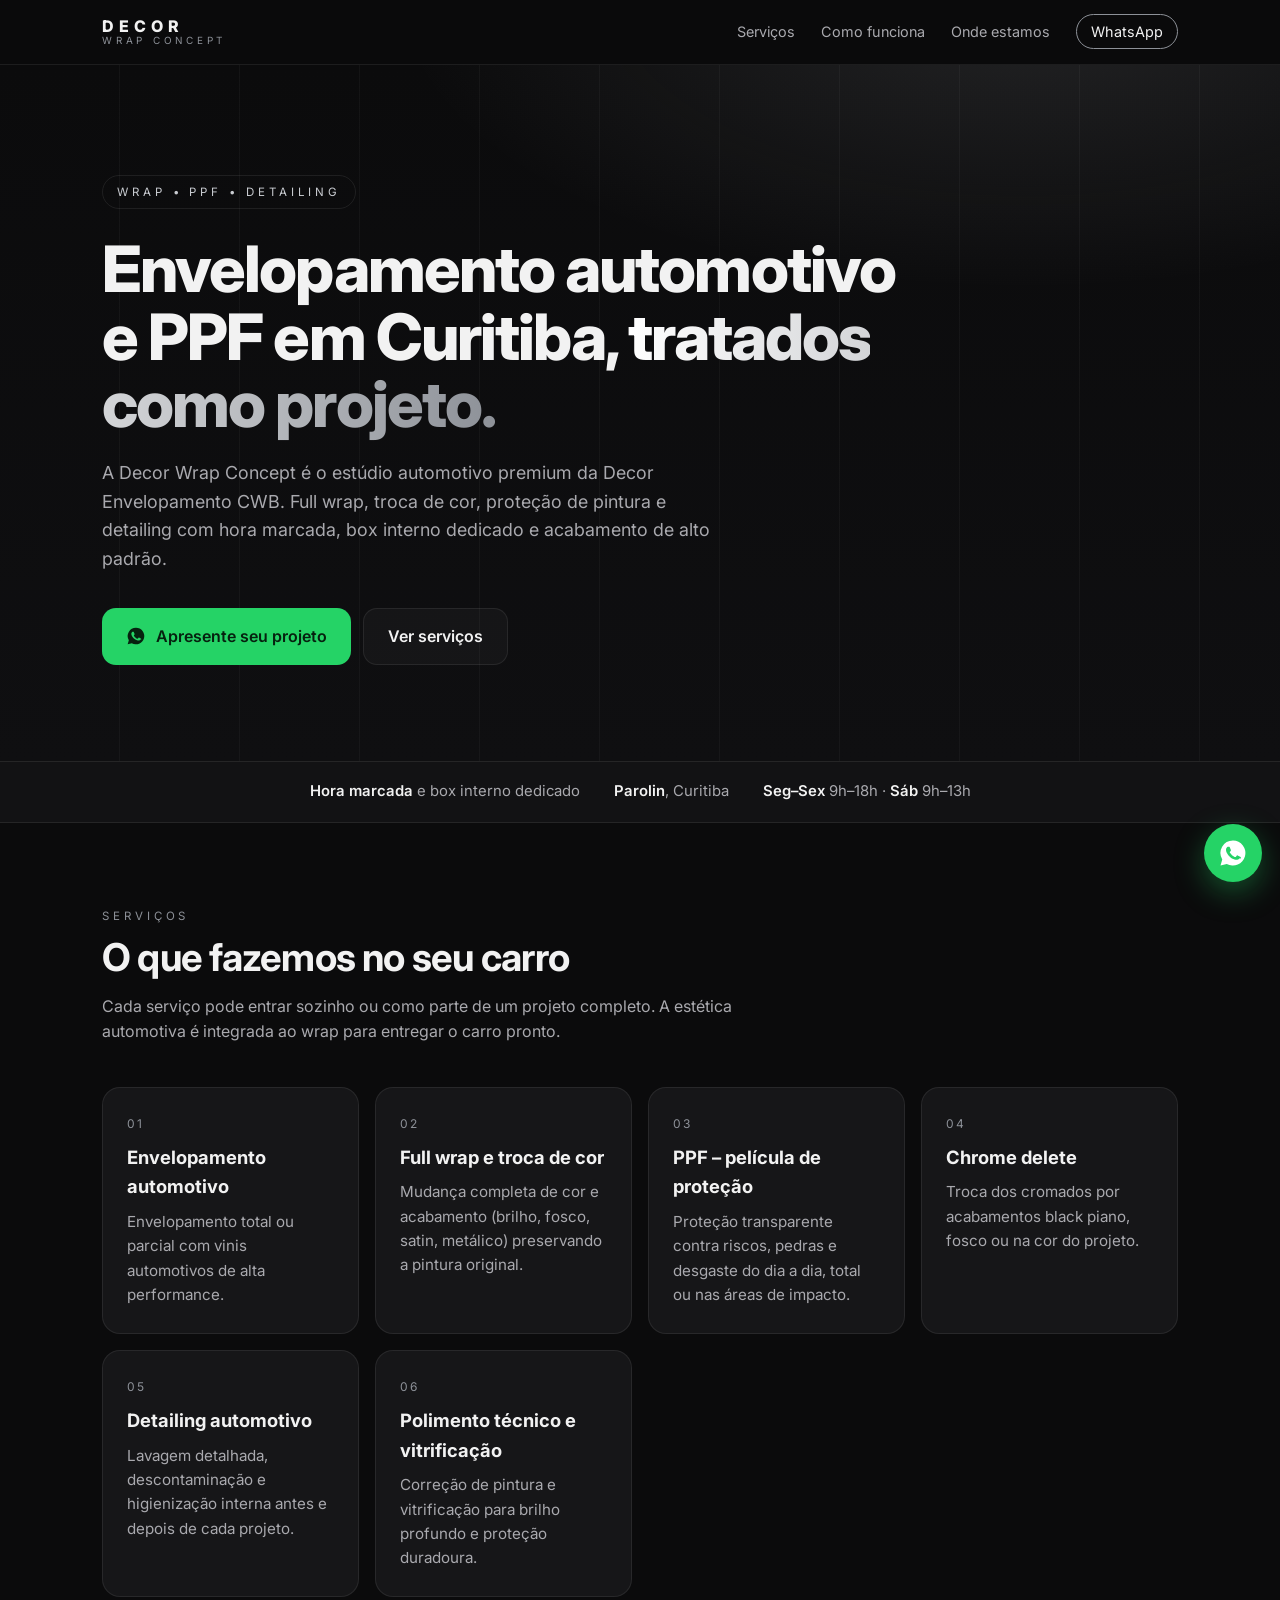
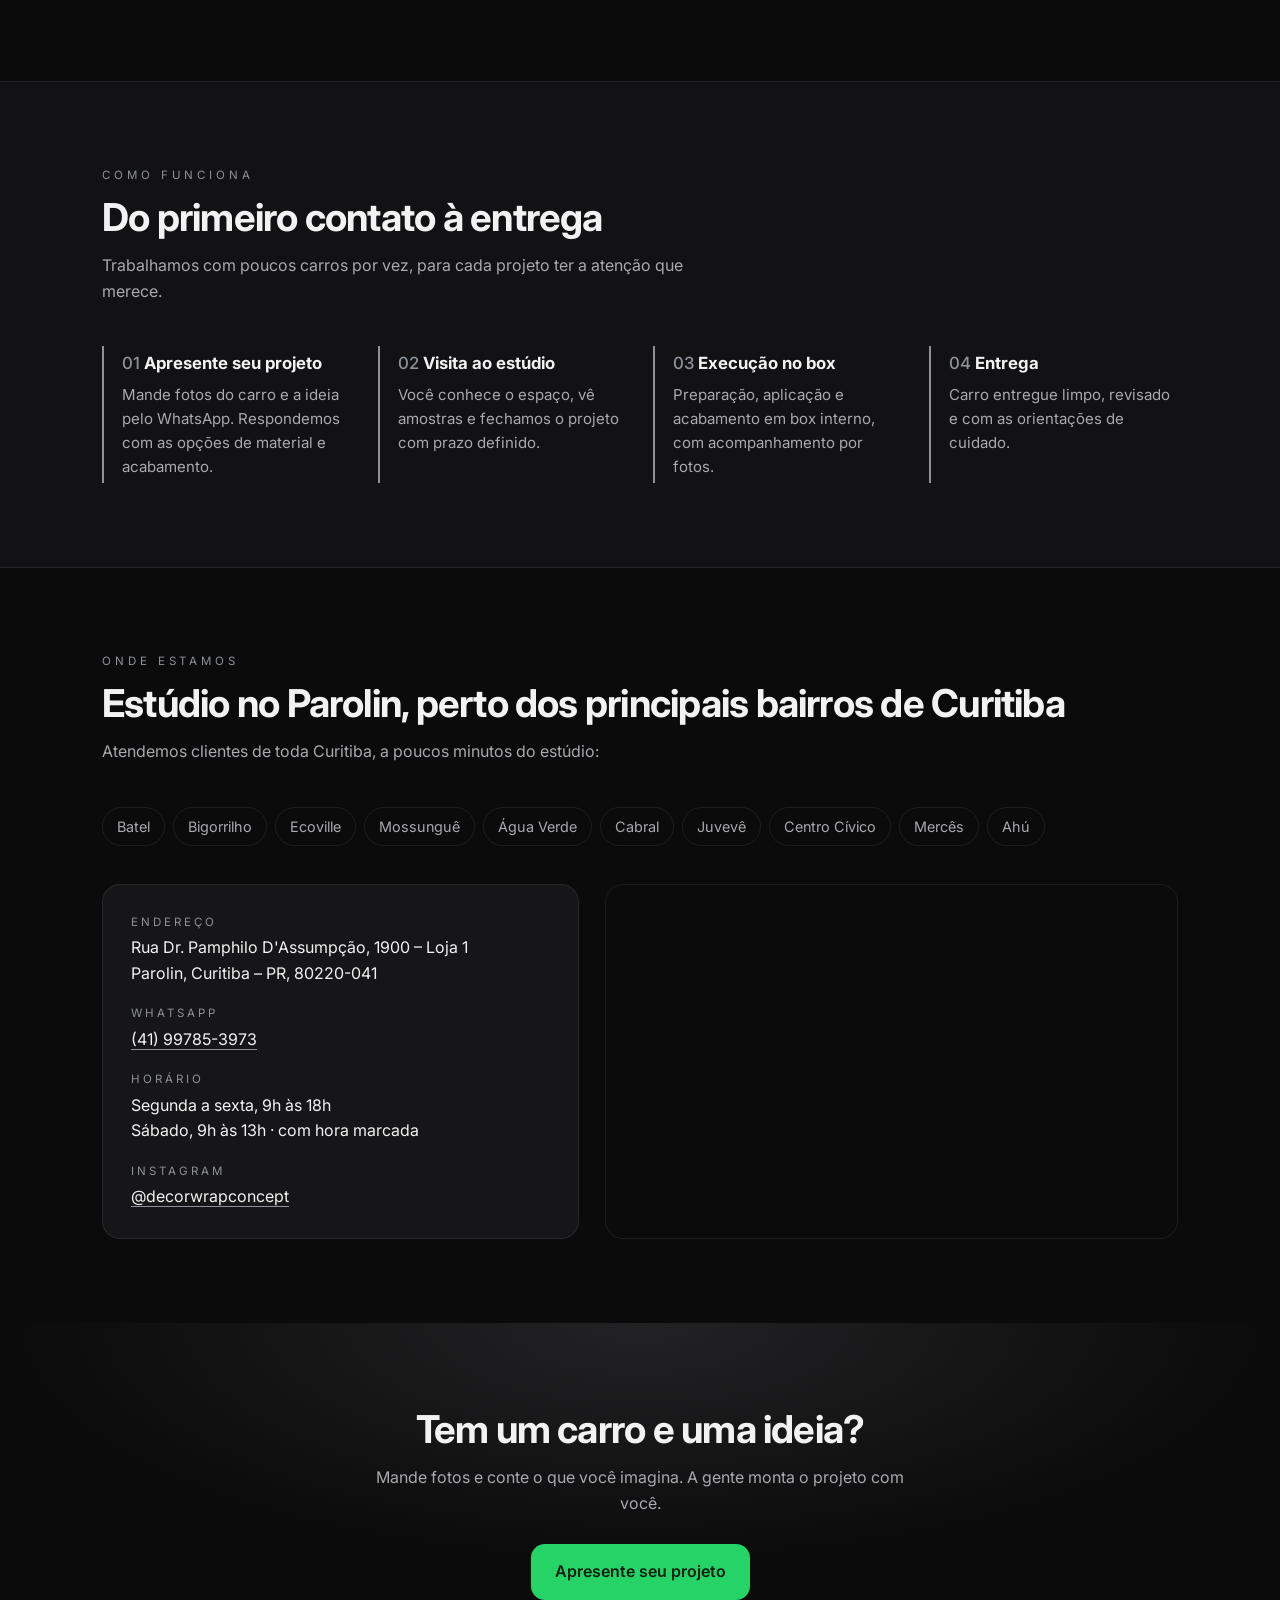
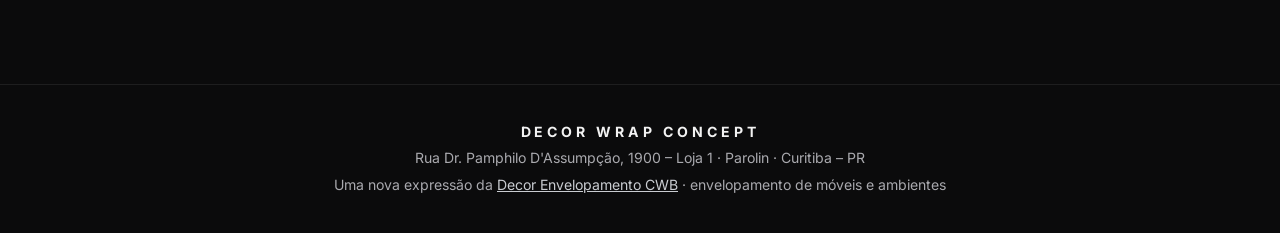
==== wrap/index.html @ a5e4fb0f "Publica pagina Decor Wrap Concept em /wrap e documenta projeto" ====
<!DOCTYPE html>
<html lang="pt-br">
<head>
  <meta charset="UTF-8" />
  <meta name="viewport" content="width=device-width, initial-scale=1" />
  <title>Decor Wrap Concept | Envelopamento automotivo e PPF em Curitiba</title>
  <meta name="description" content="Estúdio automotivo premium em Curitiba (Parolin): envelopamento automotivo, full wrap, troca de cor, PPF, chrome delete, detailing, polimento técnico e vitrificação. Apresente seu projeto pelo WhatsApp." />
  <link rel="canonical" href="https://decorenvelopamentocwb.com.br/wrap/" />
  <meta name="theme-color" content="#0b0b0c" />

  <meta property="og:type" content="website" />
  <meta property="og:title" content="Decor Wrap Concept | Wrap • PPF • Detailing em Curitiba" />
  <meta property="og:description" content="Projetos automotivos exclusivos: full wrap, troca de cor, PPF e detailing. Atendimento com hora marcada no Parolin, Curitiba." />
  <meta property="og:url" content="https://decorenvelopamentocwb.com.br/wrap/" />
  <meta property="og:locale" content="pt_BR" />

  <!-- Google tag (gtag.js) - mesma conta Google Ads do site principal -->
  <script async src="https://www.googletagmanager.com/gtag/js?id=AW-17839248772"></script>
  <script>
    window.dataLayer = window.dataLayer || [];
    function gtag() { dataLayer.push(arguments); }
    gtag('js', new Date());
    gtag('config', 'AW-17839248772');
    function gtag_report_conversion() {
      gtag('event', 'conversion', {
        'send_to': 'AW-17839248772/GzIfCNjp4NsbEISrtbpC',
        'value': 1.0, 'currency': 'BRL', 'transport_type': 'beacon'
      });
      return true;
    }
  </script>

  <script type="application/ld+json">
  {
    "@context": "https://schema.org",
    "@type": "AutomotiveBusiness",
    "name": "Decor Wrap Concept",
    "description": "Estúdio automotivo premium da Decor Envelopamento CWB: envelopamento automotivo, full wrap e troca de cor, PPF, chrome delete, detailing, polimento técnico e vitrificação.",
    "url": "https://decorenvelopamentocwb.com.br/wrap/",
    "telephone": "+55-41-99785-3973",
    "address": {
      "@type": "PostalAddress",
      "streetAddress": "Rua Dr. Pamphilo D'Assumpção, 1900 - Loja 1",
      "addressLocality": "Curitiba",
      "addressRegion": "PR",
      "postalCode": "80220-041",
      "addressCountry": "BR"
    },
    "areaServed": ["Curitiba", "Batel", "Bigorrilho", "Ecoville", "Mossunguê", "Água Verde", "Cabral", "Juvevê", "Centro Cívico"],
    "openingHoursSpecification": [
      {"@type": "OpeningHoursSpecification", "dayOfWeek": ["Monday","Tuesday","Wednesday","Thursday","Friday"], "opens": "09:00", "closes": "18:00"},
      {"@type": "OpeningHoursSpecification", "dayOfWeek": "Saturday", "opens": "09:00", "closes": "13:00"}
    ],
    "sameAs": ["https://www.instagram.com/decorwrapconcept/"],
    "parentOrganization": {"@type": "LocalBusiness", "name": "Decor Envelopamento CWB", "url": "https://decorenvelopamentocwb.com.br/"}
  }
  </script>

  <link rel="preconnect" href="https://fonts.googleapis.com">
  <link rel="preconnect" href="https://fonts.gstatic.com" crossorigin>
  <link href="https://fonts.googleapis.com/css2?family=Inter:wght@400;500;600;700;800&display=swap" rel="stylesheet" />

  <style>
    :root{
      --bg:#0b0b0c; --bg2:#121214; --card:#161618; --linha:rgba(255,255,255,.08);
      --txt:#f2f2f2; --txt2:#a9a9ae; --metal:#c9ccd1; --metal2:#8d9198; --wa:#25d366;
    }
    *{box-sizing:border-box;margin:0;padding:0}
    html{scroll-behavior:smooth}
    body{font-family:'Inter',system-ui,-apple-system,'Segoe UI',sans-serif;background:var(--bg);color:var(--txt);-webkit-font-smoothing:antialiased;line-height:1.6}
    a{color:inherit}
    .wrap{max-width:1120px;margin:0 auto;padding:0 22px}

    /* topo */
    .topo{position:sticky;top:0;z-index:10;background:rgba(11,11,12,.86);backdrop-filter:blur(10px);border-bottom:1px solid var(--linha)}
    .topo .wrap{display:flex;align-items:center;justify-content:space-between;height:64px}
    .marca{text-decoration:none;line-height:1.05}
    .marca b{display:block;font-weight:800;letter-spacing:.32em;font-size:1rem}
    .marca span{display:block;font-size:.62rem;letter-spacing:.38em;color:var(--metal2)}
    .topo nav a{color:var(--txt2);text-decoration:none;font-size:.9rem;margin-left:22px}
    .topo nav a:hover{color:var(--txt)}
    @media (max-width:720px){.topo nav a:not(.btn-mini){display:none}}
    .btn-mini{border:1px solid var(--metal2);padding:8px 14px;border-radius:999px;color:var(--txt)!important}

    /* hero */
    .hero{position:relative;padding:110px 0 96px;overflow:hidden;
      background:radial-gradient(900px 420px at 80% -10%,rgba(201,204,209,.13),transparent 70%),
                 linear-gradient(180deg,#0b0b0c 0%,#0f0f11 100%)}
    .hero:before{content:'';position:absolute;inset:0;pointer-events:none;
      background:repeating-linear-gradient(90deg,transparent 0 119px,rgba(255,255,255,.035) 119px 120px)}
    .hero .wrap{position:relative}
    .selo{display:inline-block;font-size:.72rem;letter-spacing:.34em;color:var(--metal);border:1px solid var(--linha);padding:7px 14px;border-radius:999px;margin-bottom:26px}
    .hero h1{font-size:clamp(2.2rem,5.4vw,4rem);line-height:1.05;letter-spacing:-.03em;font-weight:800;max-width:820px}
    .hero h1 em{font-style:normal;background:linear-gradient(90deg,#fff,var(--metal2));-webkit-background-clip:text;background-clip:text;color:transparent}
    .hero p{color:var(--txt2);font-size:1.12rem;max-width:620px;margin:22px 0 34px}
    .acoes{display:flex;flex-wrap:wrap;gap:12px}
    .btn{display:inline-flex;align-items:center;gap:10px;padding:15px 24px;border-radius:14px;font-weight:600;text-decoration:none;transition:transform .18s ease,filter .18s ease}
    .btn:hover{transform:translateY(-2px);filter:brightness(1.07)}
    .btn-wa{background:var(--wa);color:#06210f}
    .btn-sec{border:1px solid var(--linha);color:var(--txt);background:rgba(255,255,255,.03)}
    .btn svg{width:20px;height:20px}

    /* faixa */
    .faixa{border-top:1px solid var(--linha);border-bottom:1px solid var(--linha);background:var(--bg2)}
    .faixa .wrap{display:flex;flex-wrap:wrap;justify-content:center;gap:10px 34px;padding:18px 22px;color:var(--txt2);font-size:.93rem}
    .faixa b{color:var(--txt);font-weight:600}

    /* secoes */
    section{padding:84px 0}
    .eyebrow{font-size:.72rem;letter-spacing:.34em;color:var(--metal2);margin-bottom:10px}
    h2{font-size:clamp(1.7rem,3.4vw,2.4rem);letter-spacing:-.02em;line-height:1.15;margin-bottom:14px}
    .lead{color:var(--txt2);max-width:640px;margin-bottom:42px}

    .grid{display:grid;grid-template-columns:repeat(auto-fit,minmax(240px,1fr));gap:16px}
    .card{background:var(--card);border:1px solid var(--linha);border-radius:18px;padding:26px 24px;transition:border-color .2s ease,transform .2s ease}
    .card:hover{border-color:rgba(201,204,209,.35);transform:translateY(-3px)}
    .card .n{font-size:.75rem;letter-spacing:.2em;color:var(--metal2)}
    .card h3{font-size:1.15rem;margin:10px 0 8px}
    .card p{color:var(--txt2);font-size:.95rem}

    .lead a{color:var(--metal)}
    .galeria{display:grid;grid-template-columns:repeat(auto-fill,minmax(260px,1fr));gap:12px}
    .galeria img{width:100%;aspect-ratio:4/5;object-fit:cover;border-radius:16px;border:1px solid var(--linha);display:block}
    .processo{background:var(--bg2);border-top:1px solid var(--linha);border-bottom:1px solid var(--linha)}
    .passos{display:grid;grid-template-columns:repeat(auto-fit,minmax(220px,1fr));gap:26px;counter-reset:p}
    .passo{border-left:2px solid var(--metal2);padding:4px 0 4px 18px}
    .passo h3{font-size:1.05rem;margin-bottom:6px}
    .passo h3:before{counter-increment:p;content:"0" counter(p) "  ";color:var(--metal2);font-weight:500}
    .passo p{color:var(--txt2);font-size:.94rem}

    .bairros{display:flex;flex-wrap:wrap;gap:8px;margin-top:6px}
    .bairros span{border:1px solid var(--linha);border-radius:999px;padding:7px 14px;font-size:.9rem;color:var(--txt2)}

    .local{display:grid;grid-template-columns:1fr 1.2fr;gap:26px;align-items:stretch}
    @media (max-width:820px){.local{grid-template-columns:1fr}}
    .info{background:var(--card);border:1px solid var(--linha);border-radius:18px;padding:28px}
    .info dt{font-size:.72rem;letter-spacing:.26em;color:var(--metal2);margin-top:18px}
    .info dt:first-child{margin-top:0}
    .info dd{margin-top:4px}
    .info dd a{color:var(--txt);text-decoration:none;border-bottom:1px solid var(--metal2)}
    .mapa{border-radius:18px;overflow:hidden;border:1px solid var(--linha);min-height:340px}
    .mapa iframe{width:100%;height:100%;min-height:340px;border:0;filter:grayscale(1) invert(.9) contrast(.9)}

    .cta{text-align:center;background:radial-gradient(900px 340px at 50% 0%,rgba(201,204,209,.12),transparent 70%),var(--bg)}
    .cta p{color:var(--txt2);max-width:560px;margin:0 auto 28px}
    .cta .acoes{justify-content:center}

    .rodape{border-top:1px solid var(--linha);padding:34px 0;text-align:center;color:var(--txt2);font-size:.88rem;line-height:1.9}
    .rodape strong{color:var(--txt);letter-spacing:.28em;font-weight:700}
    .rodape a{color:var(--metal)}

    .wa-float{position:fixed;right:18px;bottom:18px;z-index:20;width:58px;height:58px;border-radius:50%;background:var(--wa);display:flex;align-items:center;justify-content:center;box-shadow:0 10px 30px rgba(37,211,102,.35)}
    .wa-float svg{width:30px;height:30px;fill:#fff}
    @media (prefers-reduced-motion:reduce){*{transition:none!important;scroll-behavior:auto!important}}
  </style>
</head>
<body>

  <header class="topo">
    <div class="wrap">
      <a class="marca" href="#inicio" aria-label="Decor Wrap Concept">
        <b>DECOR</b><span>WRAP CONCEPT</span>
      </a>
      <nav>
        <a href="#servicos">Serviços</a>
        <a href="#processo">Como funciona</a>
        <a href="#local">Onde estamos</a>
        <a class="btn-mini" href="https://wa.me/5541997853973?text=Ol%C3%A1!%20Vim%20pelo%20site%20e%20quero%20apresentar%20meu%20projeto." target="_blank" rel="noopener" onclick="return gtag_report_conversion()">WhatsApp</a>
      </nav>
    </div>
  </header>

  <main id="inicio">
    <div class="hero">
      <div class="wrap">
        <div class="selo">WRAP • PPF • DETAILING</div>
        <h1>Envelopamento automotivo e PPF em Curitiba, <em>tratados como projeto.</em></h1>
        <p>A Decor Wrap Concept é o estúdio automotivo premium da Decor Envelopamento CWB. Full wrap, troca de cor, proteção de pintura e detailing com hora marcada, box interno dedicado e acabamento de alto padrão.</p>
        <div class="acoes">
          <a class="btn btn-wa" href="https://wa.me/5541997853973?text=Ol%C3%A1!%20Vim%20pelo%20site%20e%20quero%20apresentar%20meu%20projeto." target="_blank" rel="noopener" onclick="return gtag_report_conversion()">
            <svg viewBox="0 0 24 24" fill="currentColor" aria-hidden="true"><path d="M12 2a10 10 0 0 0-8.6 15.1L2 22l5-1.3A10 10 0 1 0 12 2Zm5.3 14.2c-.2.6-1.3 1.2-1.8 1.2-.5.1-1 .2-3.3-.7-2.8-1.1-4.6-4-4.7-4.2-.1-.2-1.1-1.5-1.1-2.9s.7-2.1 1-2.4c.3-.3.6-.3.8-.3h.6c.2 0 .4 0 .6.5l.9 2.1c.1.2.1.4 0 .5l-.3.5-.4.5c-.1.1-.3.3-.1.6.2.3.8 1.3 1.7 2.1 1.2 1 2.1 1.3 2.4 1.5.3.1.5.1.6-.1l.9-1.1c.2-.3.4-.2.6-.1l2 1c.3.1.5.2.5.3.1.2.1.7-.1 1.3Z"/></svg>
            Apresente seu projeto
          </a>
          <a class="btn btn-sec" href="#servicos">Ver serviços</a>
        </div>
      </div>
    </div>

    <div class="faixa">
      <div class="wrap">
        <span><b>Hora marcada</b> e box interno dedicado</span>
        <span><b>Parolin</b>, Curitiba</span>
        <span><b>Seg–Sex</b> 9h–18h · <b>Sáb</b> 9h–13h</span>
      </div>
    </div>

    <section id="servicos">
      <div class="wrap">
        <div class="eyebrow">SERVIÇOS</div>
        <h2>O que fazemos no seu carro</h2>
        <p class="lead">Cada serviço pode entrar sozinho ou como parte de um projeto completo. A estética automotiva é integrada ao wrap para entregar o carro pronto.</p>
        <div class="grid">
          <div class="card"><div class="n">01</div><h3>Envelopamento automotivo</h3><p>Envelopamento total ou parcial com vinis automotivos de alta performance.</p></div>
          <div class="card"><div class="n">02</div><h3>Full wrap e troca de cor</h3><p>Mudança completa de cor e acabamento (brilho, fosco, satin, metálico) preservando a pintura original.</p></div>
          <div class="card"><div class="n">03</div><h3>PPF – película de proteção</h3><p>Proteção transparente contra riscos, pedras e desgaste do dia a dia, total ou nas áreas de impacto.</p></div>
          <div class="card"><div class="n">04</div><h3>Chrome delete</h3><p>Troca dos cromados por acabamentos black piano, fosco ou na cor do projeto.</p></div>
          <div class="card"><div class="n">05</div><h3>Detailing automotivo</h3><p>Lavagem detalhada, descontaminação e higienização interna antes e depois de cada projeto.</p></div>
          <div class="card"><div class="n">06</div><h3>Polimento técnico e vitrificação</h3><p>Correção de pintura e vitrificação para brilho profundo e proteção duradoura.</p></div>
        </div>
      </div>
    </section>

    <section id="projetos" class="projetos-sec" hidden>
      <div class="wrap">
        <div class="eyebrow">PROJETOS</div>
        <h2>Alguns projetos entregues</h2>
        <p class="lead">Mais projetos no nosso Instagram, <a href="https://www.instagram.com/decorwrapconcept/" target="_blank" rel="noopener">@decorwrapconcept</a>.</p>
        <div class="galeria" id="galeria"></div>
      </div>
    </section>
    <script>
      // Fotos: coloque arquivos chamados 1.jpg, 2.jpg ... 9.jpg na pasta wrap/fotos/.
      // As que existirem aparecem; a seção só aparece se houver pelo menos uma.
      (function(){
        var g=document.getElementById('galeria'),s=document.getElementById('projetos');
        for(var i=1;i<=9;i++){(function(n){
          var im=new Image();im.alt='Projeto Decor Wrap Concept '+n;im.loading='lazy';
          im.onload=function(){s.hidden=false;g.appendChild(im);};
          im.src='fotos/'+n+'.jpg';
        })(i);}
      })();
    </script>

    <section id="processo" class="processo">
      <div class="wrap">
        <div class="eyebrow">COMO FUNCIONA</div>
        <h2>Do primeiro contato à entrega</h2>
        <p class="lead">Trabalhamos com poucos carros por vez, para cada projeto ter a atenção que merece.</p>
        <div class="passos">
          <div class="passo"><h3>Apresente seu projeto</h3><p>Mande fotos do carro e a ideia pelo WhatsApp. Respondemos com as opções de material e acabamento.</p></div>
          <div class="passo"><h3>Visita ao estúdio</h3><p>Você conhece o espaço, vê amostras e fechamos o projeto com prazo definido.</p></div>
          <div class="passo"><h3>Execução no box</h3><p>Preparação, aplicação e acabamento em box interno, com acompanhamento por fotos.</p></div>
          <div class="passo"><h3>Entrega</h3><p>Carro entregue limpo, revisado e com as orientações de cuidado.</p></div>
        </div>
      </div>
    </section>

    <section id="local">
      <div class="wrap">
        <div class="eyebrow">ONDE ESTAMOS</div>
        <h2>Estúdio no Parolin, perto dos principais bairros de Curitiba</h2>
        <p class="lead">Atendemos clientes de toda Curitiba, a poucos minutos do estúdio:</p>
        <div class="bairros" style="margin-bottom:38px">
          <span>Batel</span><span>Bigorrilho</span><span>Ecoville</span><span>Mossunguê</span><span>Água Verde</span><span>Cabral</span><span>Juvevê</span><span>Centro Cívico</span><span>Mercês</span><span>Ahú</span>
        </div>
        <div class="local">
          <dl class="info">
            <dt>ENDEREÇO</dt>
            <dd>Rua Dr. Pamphilo D'Assumpção, 1900 – Loja 1<br>Parolin, Curitiba – PR, 80220-041</dd>
            <dt>WHATSAPP</dt>
            <dd><a href="https://wa.me/5541997853973?text=Ol%C3%A1!%20Vim%20pelo%20site%20e%20quero%20apresentar%20meu%20projeto." target="_blank" rel="noopener" onclick="return gtag_report_conversion()">(41) 99785-3973</a></dd>
            <dt>HORÁRIO</dt>
            <dd>Segunda a sexta, 9h às 18h<br>Sábado, 9h às 13h · com hora marcada</dd>
            <dt>INSTAGRAM</dt>
            <dd><a href="https://www.instagram.com/decorwrapconcept/" target="_blank" rel="noopener">@decorwrapconcept</a></dd>
          </dl>
          <div class="mapa">
            <iframe title="Mapa da Decor Wrap Concept" loading="lazy" referrerpolicy="no-referrer-when-downgrade"
              src="https://www.google.com/maps?q=Decor+Wrap+Concept,+Rua+Dr.+Pamphilo+D'Assump%C3%A7%C3%A3o,+1900,+Curitiba&output=embed"></iframe>
          </div>
        </div>
      </div>
    </section>

    <section class="cta">
      <div class="wrap">
        <h2>Tem um carro e uma ideia?</h2>
        <p>Mande fotos e conte o que você imagina. A gente monta o projeto com você.</p>
        <div class="acoes">
          <a class="btn btn-wa" href="https://wa.me/5541997853973?text=Ol%C3%A1!%20Vim%20pelo%20site%20e%20quero%20apresentar%20meu%20projeto." target="_blank" rel="noopener" onclick="return gtag_report_conversion()">Apresente seu projeto</a>
        </div>
      </div>
    </section>
  </main>

  <footer class="rodape">
    <div class="wrap">
      <strong>DECOR WRAP CONCEPT</strong><br>
      Rua Dr. Pamphilo D'Assumpção, 1900 – Loja 1 · Parolin · Curitiba – PR<br>
      Uma nova expressão da <a href="/">Decor Envelopamento CWB</a> · envelopamento de móveis e ambientes
    </div>
  </footer>

  <a class="wa-float" href="https://wa.me/5541997853973?text=Ol%C3%A1!%20Vim%20pelo%20site%20e%20quero%20apresentar%20meu%20projeto." target="_blank" rel="noopener" aria-label="Falar no WhatsApp" onclick="return gtag_report_conversion()">
    <svg viewBox="0 0 24 24" aria-hidden="true"><path d="M12 2a10 10 0 0 0-8.6 15.1L2 22l5-1.3A10 10 0 1 0 12 2Zm5.3 14.2c-.2.6-1.3 1.2-1.8 1.2-.5.1-1 .2-3.3-.7-2.8-1.1-4.6-4-4.7-4.2-.1-.2-1.1-1.5-1.1-2.9s.7-2.1 1-2.4c.3-.3.6-.3.8-.3h.6c.2 0 .4 0 .6.5l.9 2.1c.1.2.1.4 0 .5l-.3.5-.4.5c-.1.1-.3.3-.1.6.2.3.8 1.3 1.7 2.1 1.2 1 2.1 1.3 2.4 1.5.3.1.5.1.6-.1l.9-1.1c.2-.3.4-.2.6-.1l2 1c.3.1.5.2.5.3.1.2.1.7-.1 1.3Z"/></svg>
  </a>

</body>
</html>
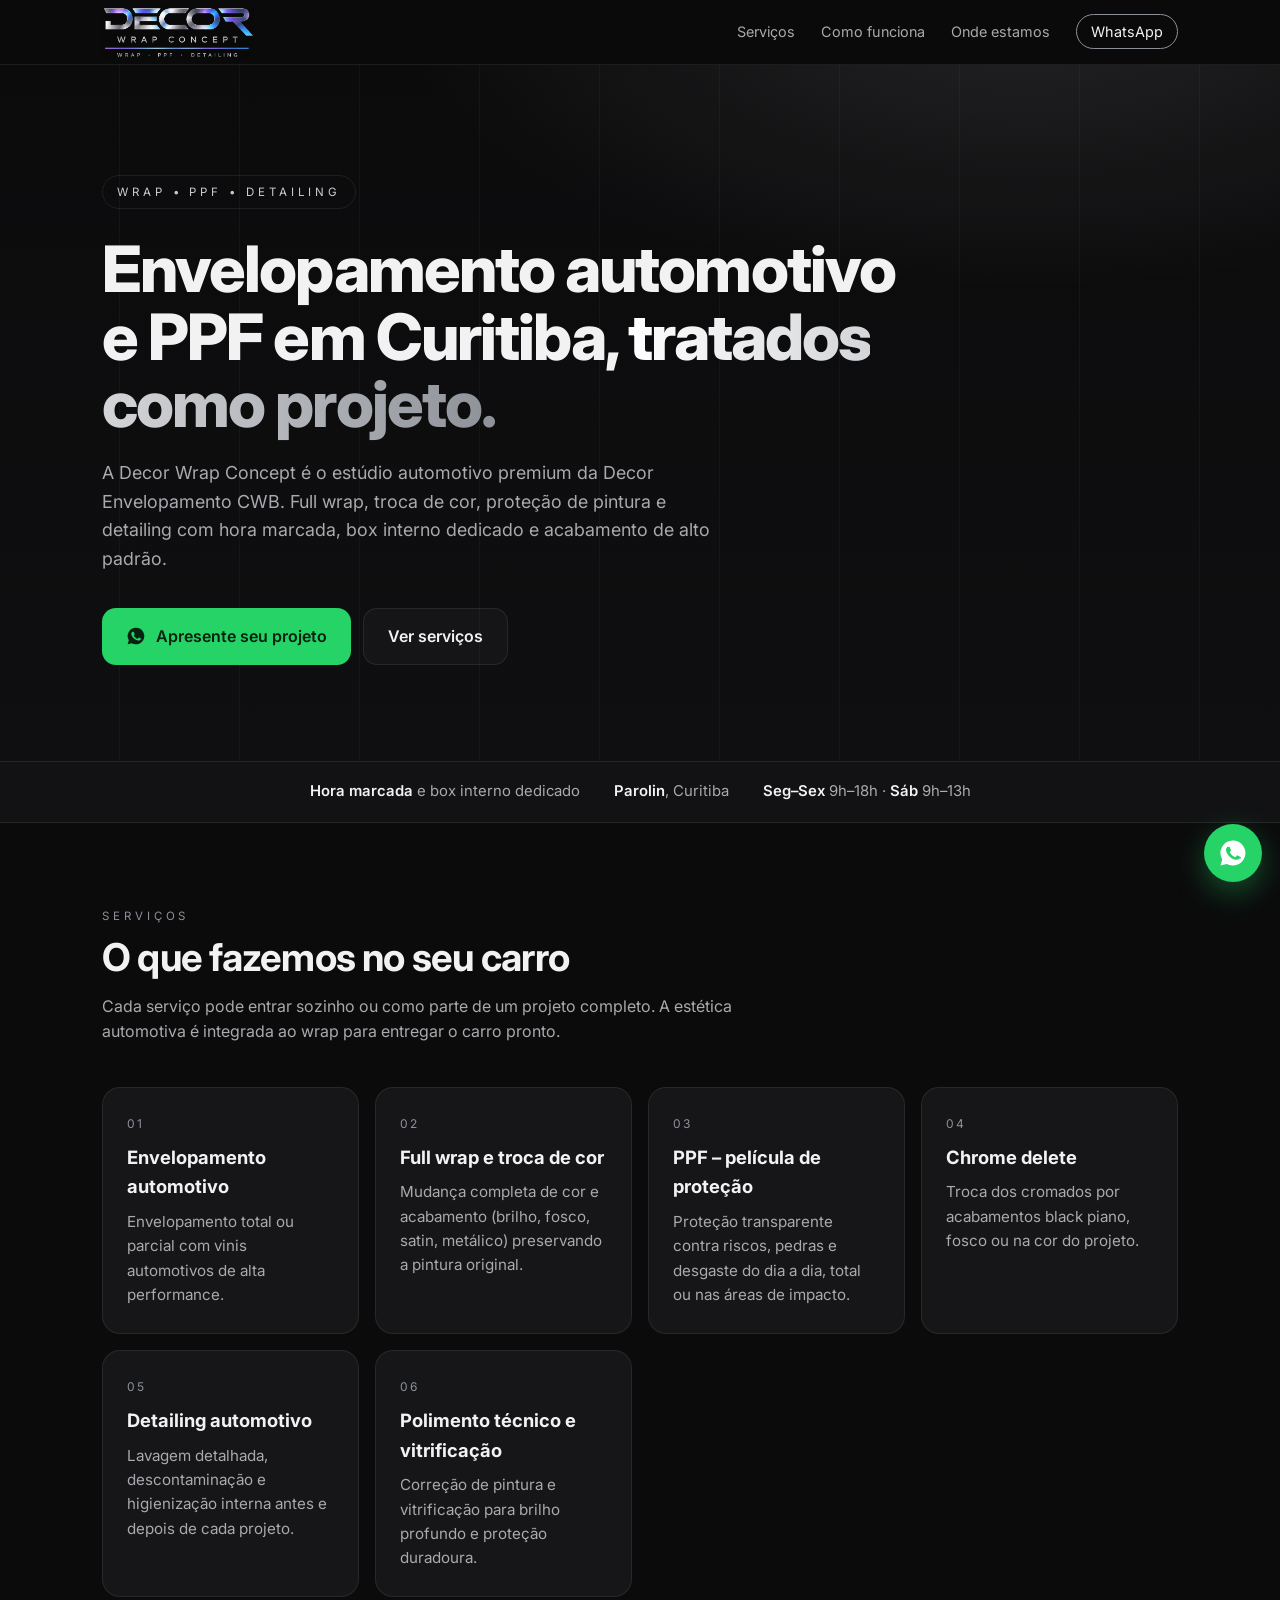
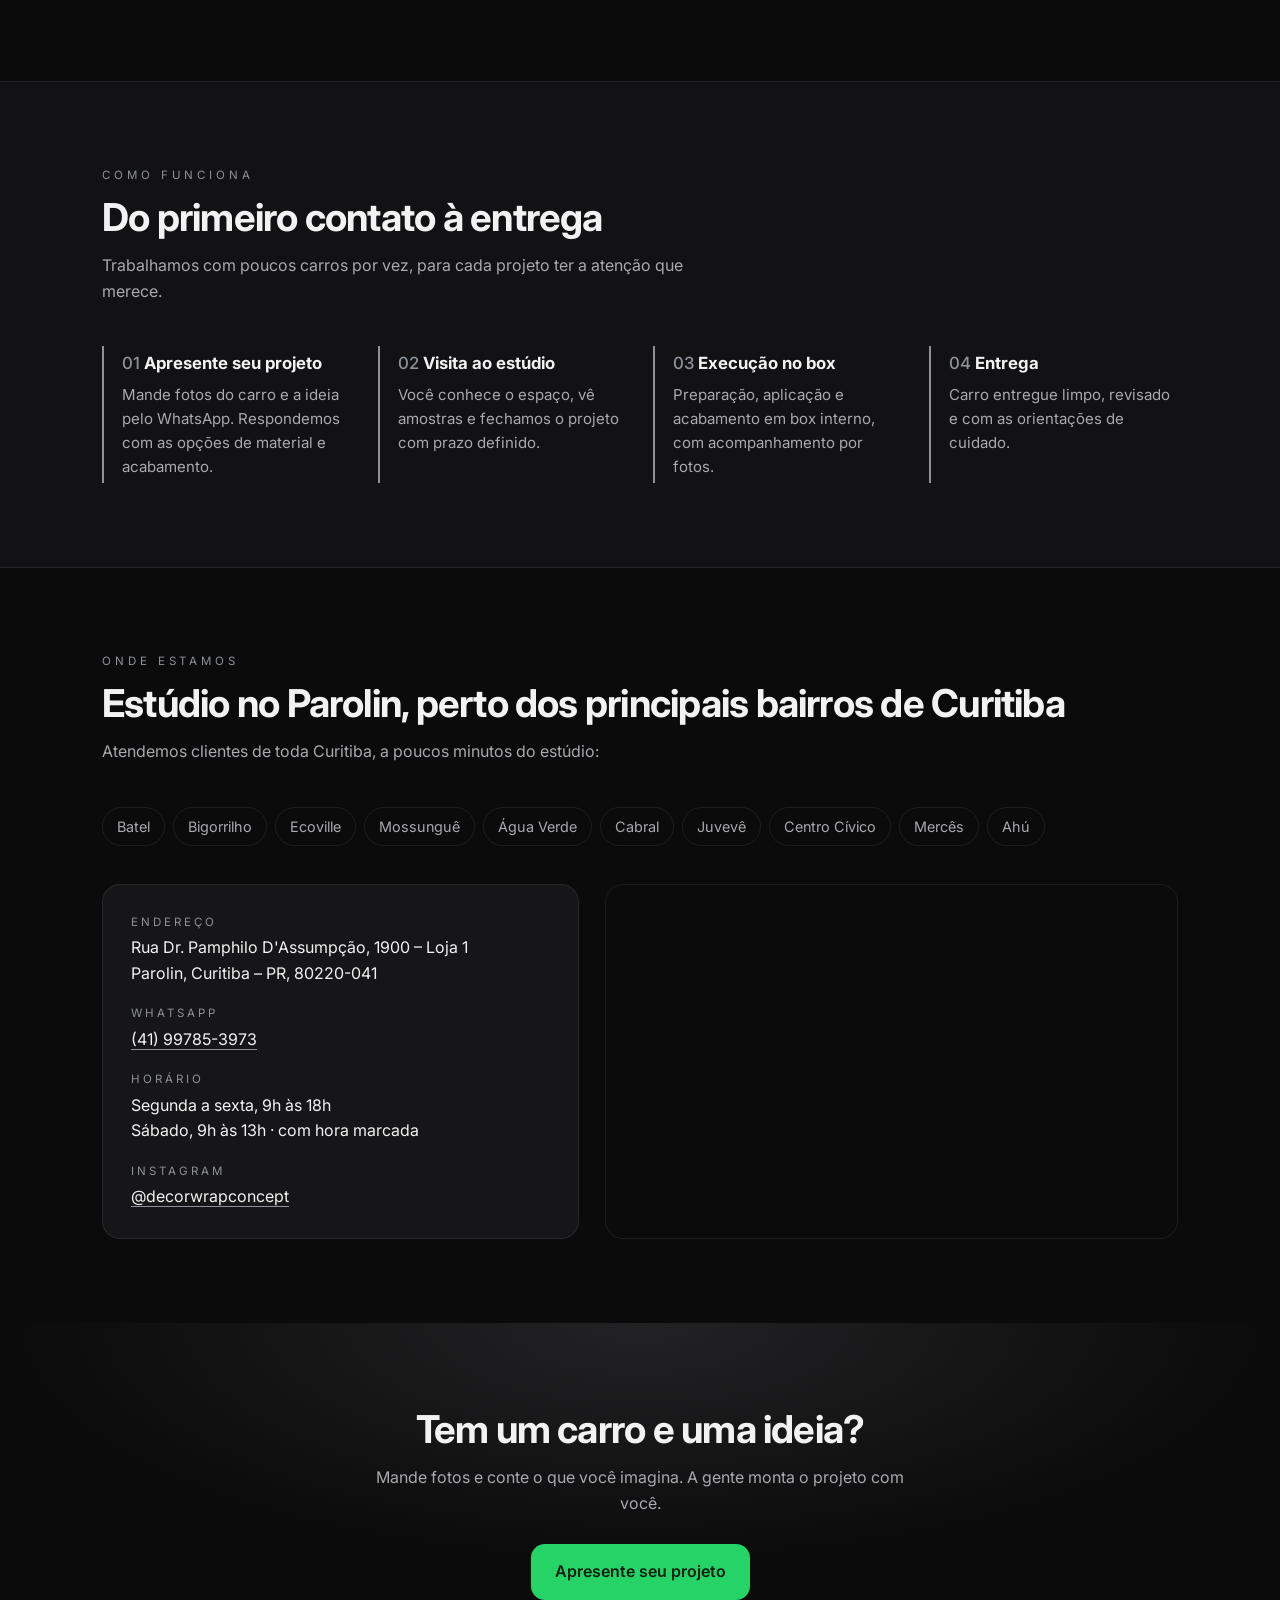
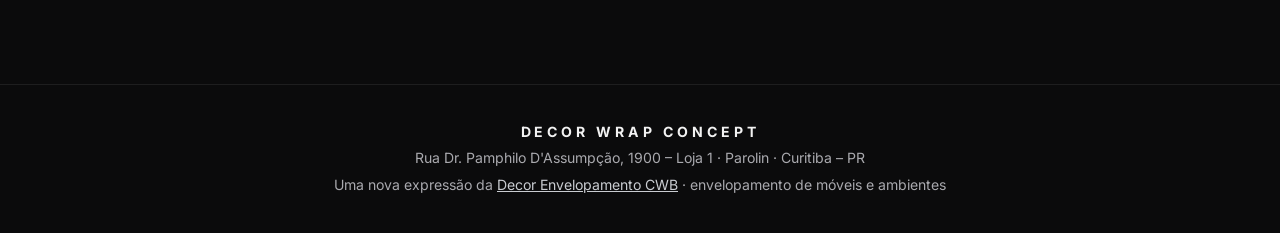
==== commit 6ddb2207: "Wrap: logo no cabecalho, og:image e favicon" ====
--- a/wrap/index.html
+++ b/wrap/index.html
@@ -13,6 +13,10 @@
   <meta property="og:description" content="Projetos automotivos exclusivos: full wrap, troca de cor, PPF e detailing. Atendimento com hora marcada no Parolin, Curitiba." />
   <meta property="og:url" content="https://decorenvelopamentocwb.com.br/wrap/" />
   <meta property="og:locale" content="pt_BR" />
+  <meta property="og:image" content="https://decorenvelopamentocwb.com.br/wrap/ad22fa4f-badf-45d9-b0e2-160b3cdf673c.jpg" />
+  <meta property="og:image:width" content="1254" />
+  <meta property="og:image:height" content="1254" />
+  <link rel="icon" href="/wrap/ad22fa4f-badf-45d9-b0e2-160b3cdf673c.jpg" type="image/jpeg" />
 
   <!-- Google tag (gtag.js) - mesma conta Google Ads do site principal -->
   <script async src="https://www.googletagmanager.com/gtag/js?id=AW-17839248772"></script>
@@ -159,7 +163,7 @@
   <header class="topo">
     <div class="wrap">
       <a class="marca" href="#inicio" aria-label="Decor Wrap Concept">
-        <b>DECOR</b><span>WRAP CONCEPT</span>
+        <span class="marca-logo" style="display:block;width:152px;height:52px;overflow:hidden;"><img src="/wrap/ad22fa4f-badf-45d9-b0e2-160b3cdf673c.jpg" alt="Decor Wrap Concept — Wrap, PPF e Detailing em Curitiba" width="174" height="174" style="display:block;height:174px;width:174px;max-width:none;margin:-62px 0 0 -12px;mix-blend-mode:screen;"></span>
       </a>
       <nav>
         <a href="#servicos">Serviços</a>
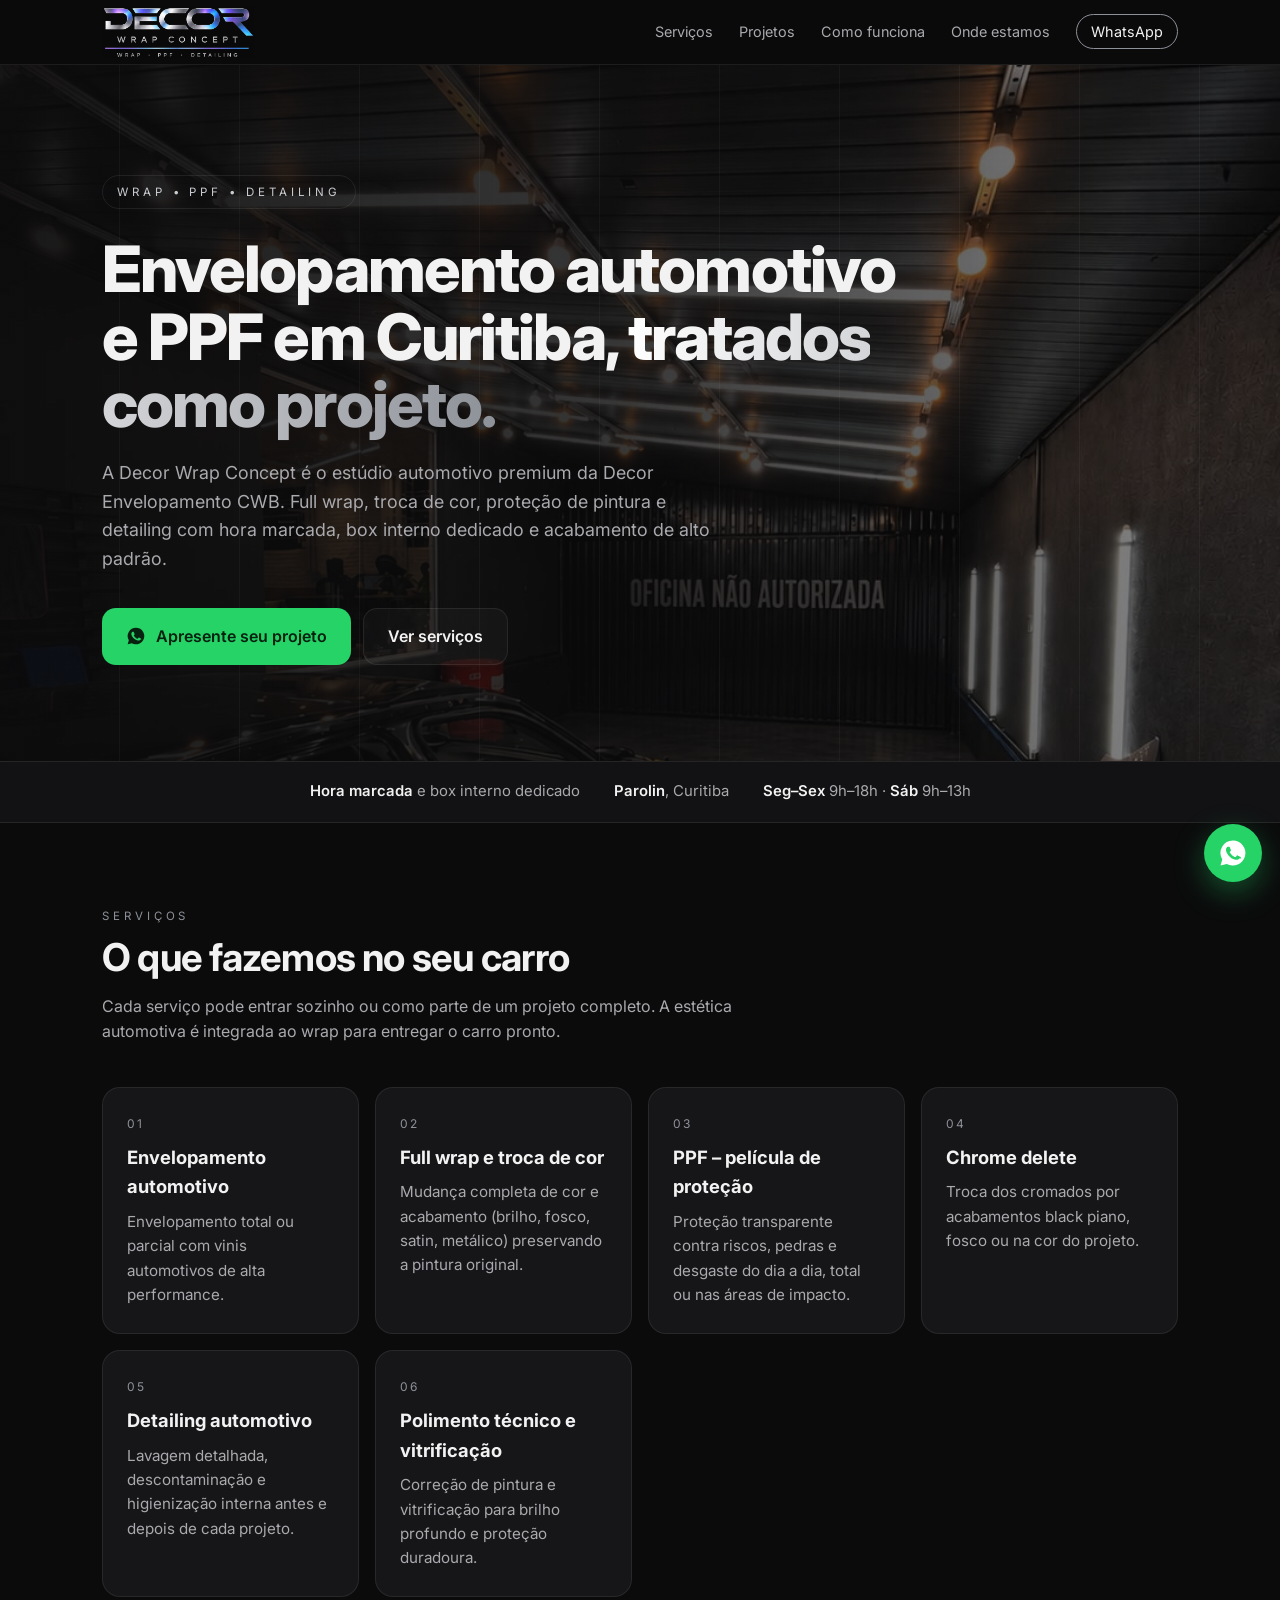
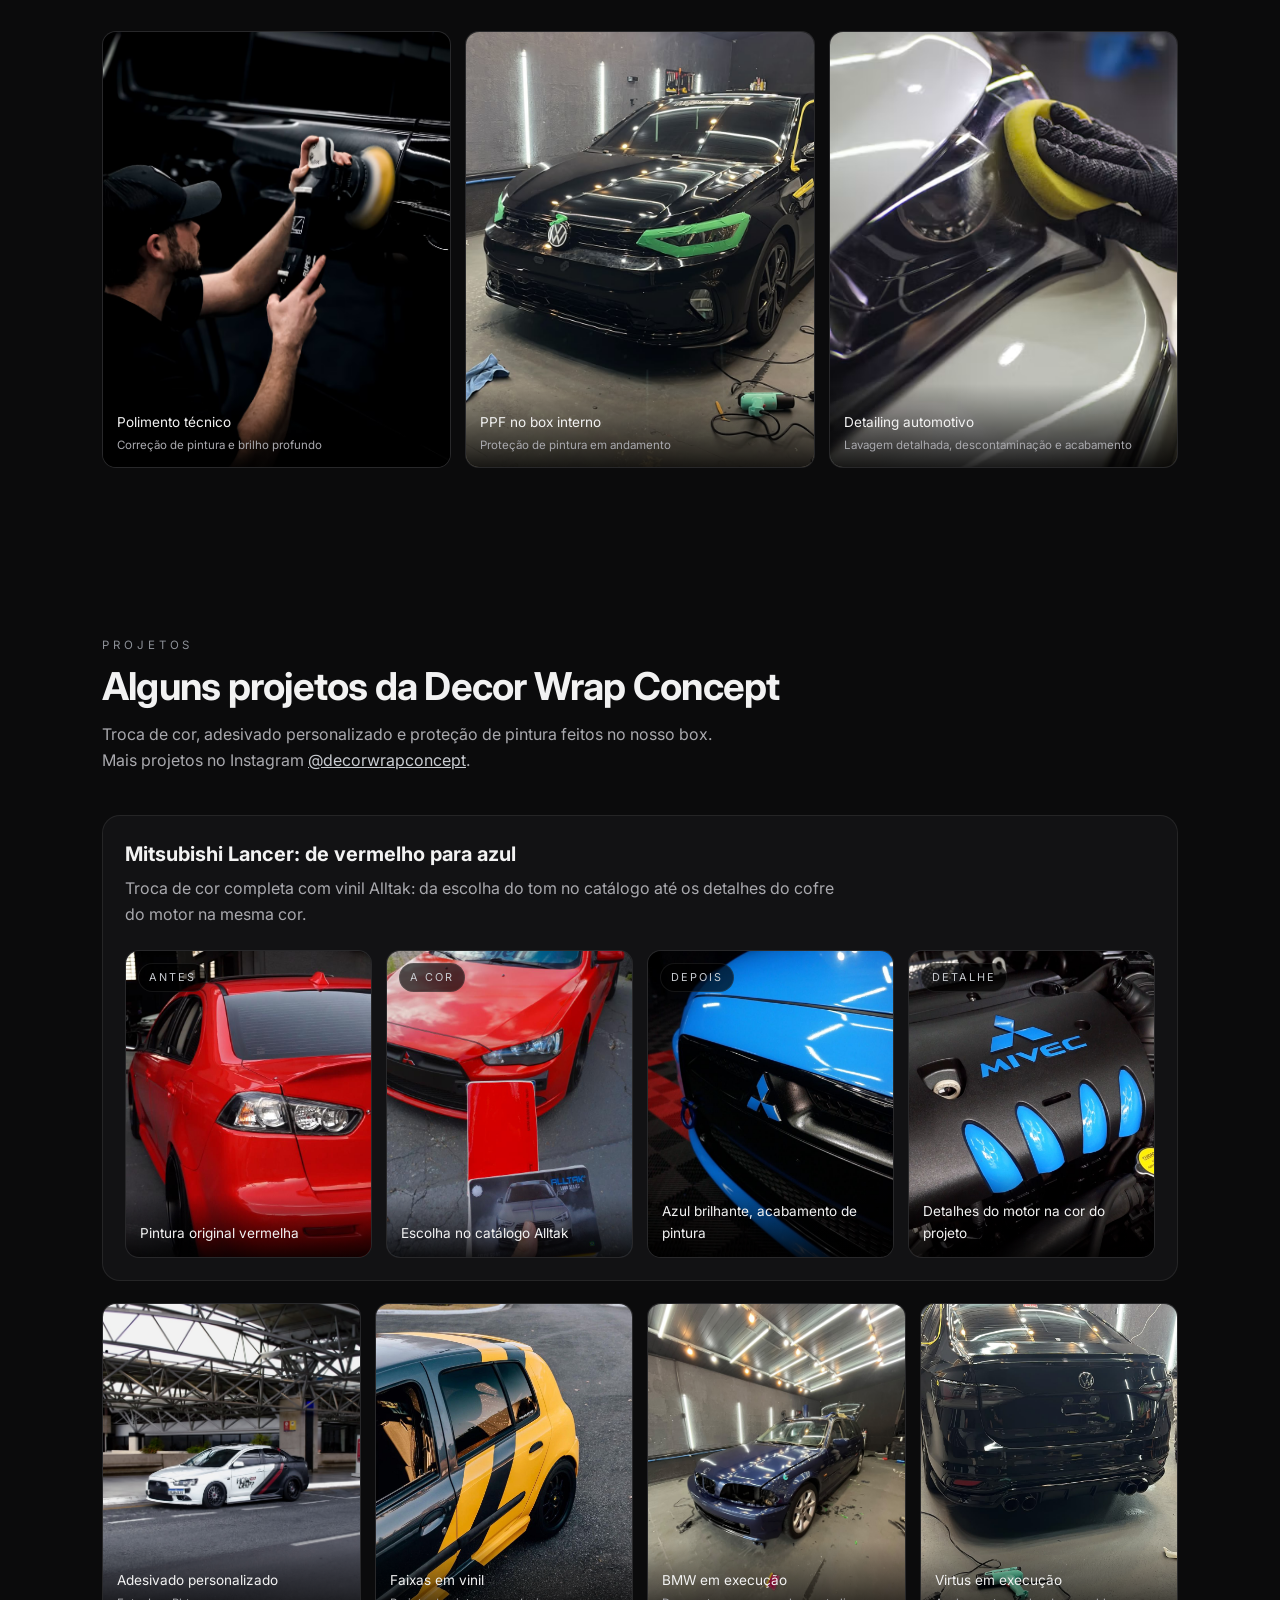
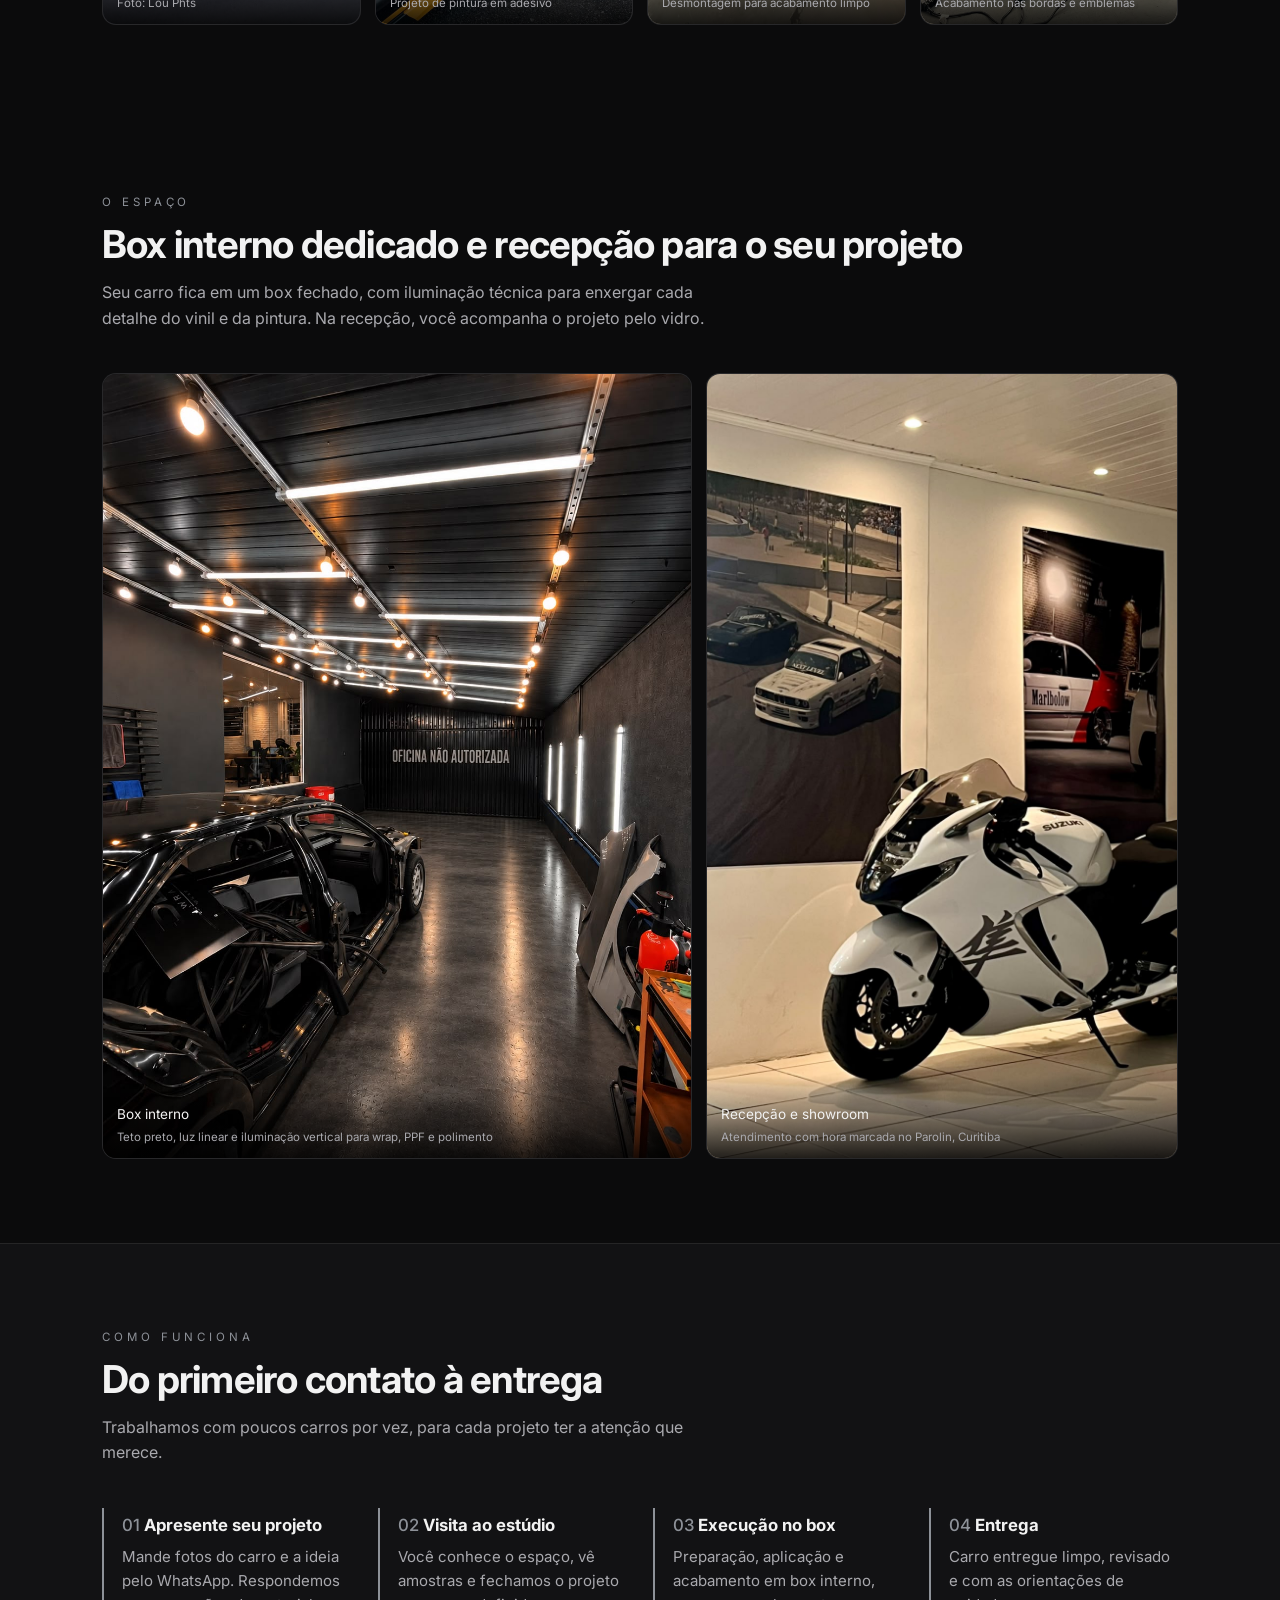
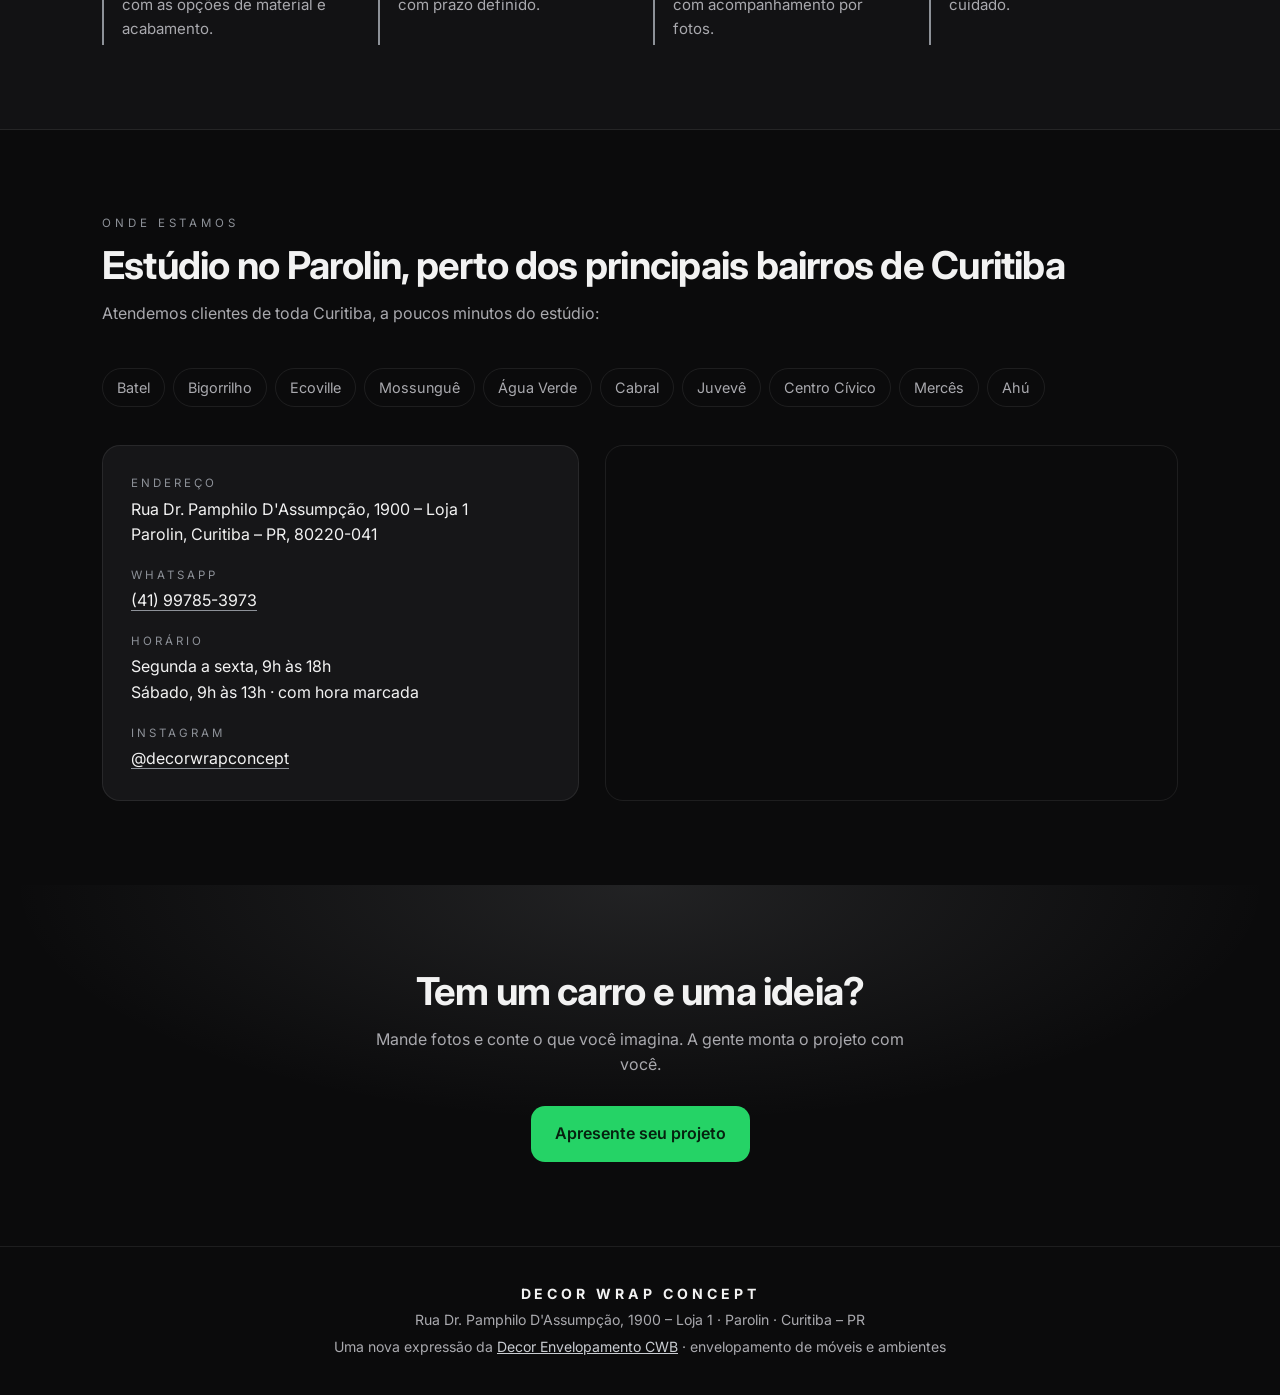
==== commit c01b7582: "Wrap: hero com foto do box, fotos nos servicos, projetos e o espaco" ====
--- a/wrap/index.html
+++ b/wrap/index.html
@@ -156,6 +156,24 @@
     .wa-float{position:fixed;right:18px;bottom:18px;z-index:20;width:58px;height:58px;border-radius:50%;background:var(--wa);display:flex;align-items:center;justify-content:center;box-shadow:0 10px 30px rgba(37,211,102,.35)}
     .wa-float svg{width:30px;height:30px;fill:#fff}
     @media (prefers-reduced-motion:reduce){*{transition:none!important;scroll-behavior:auto!important}}
+  
+    /* ===== fotos (nov/2026) ===== */
+    .hero{background:linear-gradient(90deg,rgba(11,11,12,.95) 0%,rgba(11,11,12,.82) 48%,rgba(11,11,12,.45) 100%),url("/wrap/WhatsApp%20Image%202026-11-22%20at%2013.30.45%203.jpeg") center 30%/cover no-repeat}
+    @media (max-width:720px){.hero{background:linear-gradient(180deg,rgba(11,11,12,.72),rgba(11,11,12,.95)),url("/wrap/WhatsApp%20Image%202026-11-22%20at%2013.30.45%203.jpeg") center 25%/cover no-repeat}}
+    .ft{margin:0;position:relative;overflow:hidden;border-radius:14px;border:1px solid var(--linha);background:var(--card)}
+    .ft img{display:block;width:100%;height:100%;aspect-ratio:4/5;object-fit:cover;transition:transform .6s ease}
+    .ft:hover img{transform:scale(1.04)}
+    .ft figcaption{position:absolute;left:0;right:0;bottom:0;padding:28px 14px 12px;font-size:.85rem;color:var(--txt);background:linear-gradient(transparent,rgba(0,0,0,.85))}
+    .ft figcaption small{display:block;color:var(--txt2);font-size:.72rem;margin-top:2px}
+    .fotos-3{display:grid;grid-template-columns:repeat(3,1fr);gap:14px;margin-top:34px}
+    .fotos-4{display:grid;grid-template-columns:repeat(4,1fr);gap:14px;margin-top:22px}
+    .projeto-destaque{margin-top:34px;padding:22px;border:1px solid var(--linha);border-radius:18px;background:var(--bg2)}
+    .projeto-destaque h3{font-size:1.25rem;margin:0 0 6px}
+    .projeto-destaque p{color:var(--txt2);margin:0;max-width:720px}
+    .etapa{position:absolute;top:12px;left:12px;font-size:.68rem;letter-spacing:.18em;padding:5px 10px;border-radius:999px;background:rgba(0,0,0,.65);border:1px solid var(--linha);color:var(--metal)}
+    .espaco-grid{display:grid;grid-template-columns:1.25fr 1fr;gap:14px;margin-top:34px}
+    .espaco-grid .ft img{aspect-ratio:auto;min-height:420px}
+    @media (max-width:860px){.fotos-3,.fotos-4{grid-template-columns:repeat(2,1fr)}.espaco-grid{grid-template-columns:1fr}.espaco-grid .ft img{min-height:300px;aspect-ratio:4/5}}
   </style>
 </head>
 <body>
@@ -167,6 +185,7 @@
       </a>
       <nav>
         <a href="#servicos">Serviços</a>
+        <a href="#projetos">Projetos</a>
         <a href="#processo">Como funciona</a>
         <a href="#local">Onde estamos</a>
         <a class="btn-mini" href="https://wa.me/5541997853973?text=Ol%C3%A1!%20Vim%20pelo%20site%20e%20quero%20apresentar%20meu%20projeto." target="_blank" rel="noopener" onclick="return gtag_report_conversion()">WhatsApp</a>
@@ -211,31 +230,51 @@
           <div class="card"><div class="n">05</div><h3>Detailing automotivo</h3><p>Lavagem detalhada, descontaminação e higienização interna antes e depois de cada projeto.</p></div>
           <div class="card"><div class="n">06</div><h3>Polimento técnico e vitrificação</h3><p>Correção de pintura e vitrificação para brilho profundo e proteção duradoura.</p></div>
         </div>
-      </div>
-    </section>
-
-    <section id="projetos" class="projetos-sec" hidden>
+      <div class="fotos-3">
+          <figure class="ft"><img src="/wrap/photo-1708805282695-ef186db20192.avif" alt="Polimento técnico com politriz em pintura preta" loading="lazy" decoding="async"><figcaption>Polimento técnico<small>Correção de pintura e brilho profundo</small></figcaption></figure>
+          <figure class="ft"><img src="/wrap/1795366635860_WhatsApp%20Image%202026-11-22%20at%2013.56.35%201.jpeg" alt="Volkswagen Virtus preto recebendo PPF no box da Decor Wrap Concept em Curitiba" loading="lazy" decoding="async"><figcaption>PPF no box interno<small>Proteção de pintura em andamento</small></figcaption></figure>
+          <figure class="ft"><img src="/wrap/photo-1652898072202-5084dc85b850.avif" alt="Detailing automotivo com aplicação de produto no farol" loading="lazy" decoding="async"><figcaption>Detailing automotivo<small>Lavagem detalhada, descontaminação e acabamento</small></figcaption></figure>
+        </div>
+      </div>
+    </section>
+
+    <section id="projetos" class="projetos-sec">
       <div class="wrap">
         <div class="eyebrow">PROJETOS</div>
-        <h2>Alguns projetos entregues</h2>
-        <p class="lead">Mais projetos no nosso Instagram, <a href="https://www.instagram.com/decorwrapconcept/" target="_blank" rel="noopener">@decorwrapconcept</a>.</p>
-        <div class="galeria" id="galeria"></div>
-      </div>
-    </section>
-    <script>
-      // Fotos: coloque arquivos chamados 1.jpg, 2.jpg ... 9.jpg na pasta wrap/fotos/.
-      // As que existirem aparecem; a seção só aparece se houver pelo menos uma.
-      (function(){
-        var g=document.getElementById('galeria'),s=document.getElementById('projetos');
-        for(var i=1;i<=9;i++){(function(n){
-          var im=new Image();im.alt='Projeto Decor Wrap Concept '+n;im.loading='lazy';
-          im.onload=function(){s.hidden=false;g.appendChild(im);};
-          im.src='fotos/'+n+'.jpg';
-        })(i);}
-      })();
-    </script>
-
-    <section id="processo" class="processo">
+        <h2>Alguns projetos da Decor Wrap Concept</h2>
+        <p class="lead">Troca de cor, adesivado personalizado e proteção de pintura feitos no nosso box. Mais projetos no Instagram <a href="https://www.instagram.com/decorwrapconcept/" target="_blank" rel="noopener">@decorwrapconcept</a>.</p>
+        <div class="projeto-destaque">
+          <h3>Mitsubishi Lancer: de vermelho para azul</h3>
+          <p>Troca de cor completa com vinil Alltak: da escolha do tom no catálogo até os detalhes do cofre do motor na mesma cor.</p>
+          <div class="fotos-4">
+            <figure class="ft"><span class="etapa">ANTES</span><img src="/wrap/WhatsApp%20Image%202024-05-22%20at%2010.50.02%201.jpeg" alt="Mitsubishi Lancer vermelho antes da troca de cor" loading="lazy" decoding="async"><figcaption>Pintura original vermelha</figcaption></figure>
+            <figure class="ft"><span class="etapa">A COR</span><img src="/wrap/WhatsApp%20Image%202024-05-22%20at%2010.51.48.jpeg" alt="Escolha da cor no catálogo de vinil Alltak em frente ao Lancer vermelho" loading="lazy" decoding="async" style="object-position:center 88%"><figcaption>Escolha no catálogo Alltak</figcaption></figure>
+            <figure class="ft"><span class="etapa">DEPOIS</span><img src="/wrap/WhatsApp%20Image%202024-05-22%20at%2011.08.10%201.jpeg" alt="Mitsubishi Lancer envelopado em azul brilhante, detalhe da frente" loading="lazy" decoding="async"><figcaption>Azul brilhante, acabamento de pintura</figcaption></figure>
+            <figure class="ft"><span class="etapa">DETALHE</span><img src="/wrap/WhatsApp%20Image%202024-05-22%20at%2011.08.10.jpeg" alt="Tampa do motor MIVEC com detalhes envelopados em azul" loading="lazy" decoding="async"><figcaption>Detalhes do motor na cor do projeto</figcaption></figure>
+          </div>
+        </div>
+        <div class="fotos-4">
+          <figure class="ft"><img src="/wrap/1795366635861_WhatsApp%20Image%202026-11-22%20at%2013.56.36.jpeg" alt="Mitsubishi Lancer branco com adesivado personalizado preto e vermelho" loading="lazy" decoding="async"><figcaption>Adesivado personalizado<small>Foto: Lou Phts</small></figcaption></figure>
+          <figure class="ft"><img src="/wrap/WhatsApp%20Image%202024-05-22%20at%2011.14.21.jpeg" alt="Renault Clio amarelo com faixas pretas em vinil" loading="lazy" decoding="async"><figcaption>Faixas em vinil<small>Projeto de pintura em adesivo</small></figcaption></figure>
+          <figure class="ft"><img src="/wrap/1795366635861_WhatsApp%20Image%202026-11-22%20at%2013.56.35.jpeg" alt="BMW Série 3 Touring azul em processo de envelopamento no box" loading="lazy" decoding="async"><figcaption>BMW em execução<small>Desmontagem para acabamento limpo</small></figcaption></figure>
+          <figure class="ft"><img src="/wrap/1795366635861_WhatsApp%20Image%202026-11-22%20at%2013.56.35%202.jpeg" alt="Traseira de Volkswagen Virtus preto durante aplicação no box" loading="lazy" decoding="async"><figcaption>Virtus em execução<small>Acabamento nas bordas e emblemas</small></figcaption></figure>
+        </div>
+      </div>
+    </section>
+
+    <section id="espaco">
+      <div class="wrap">
+        <div class="eyebrow">O ESPAÇO</div>
+        <h2>Box interno dedicado e recepção para o seu projeto</h2>
+        <p class="lead">Seu carro fica em um box fechado, com iluminação técnica para enxergar cada detalhe do vinil e da pintura. Na recepção, você acompanha o projeto pelo vidro.</p>
+        <div class="espaco-grid">
+          <figure class="ft"><img src="/wrap/WhatsApp%20Image%202026-11-22%20at%2013.30.45%203.jpeg" alt="Box interno escuro da Decor Wrap Concept com iluminação técnica no teto e nas paredes" loading="lazy" decoding="async" style="object-position:center 40%"><figcaption>Box interno<small>Teto preto, luz linear e iluminação vertical para wrap, PPF e polimento</small></figcaption></figure>
+          <figure class="ft"><img src="/wrap/WhatsApp%20Image%202026-11-22%20at%2013.30.45%202.jpeg" alt="Recepção e showroom da Decor Wrap Concept com moto Suzuki Hayabusa e quadros automotivos" loading="lazy" decoding="async"><figcaption>Recepção e showroom<small>Atendimento com hora marcada no Parolin, Curitiba</small></figcaption></figure>
+        </div>
+      </div>
+    </section>
+
+<section id="processo" class="processo">
       <div class="wrap">
         <div class="eyebrow">COMO FUNCIONA</div>
         <h2>Do primeiro contato à entrega</h2>
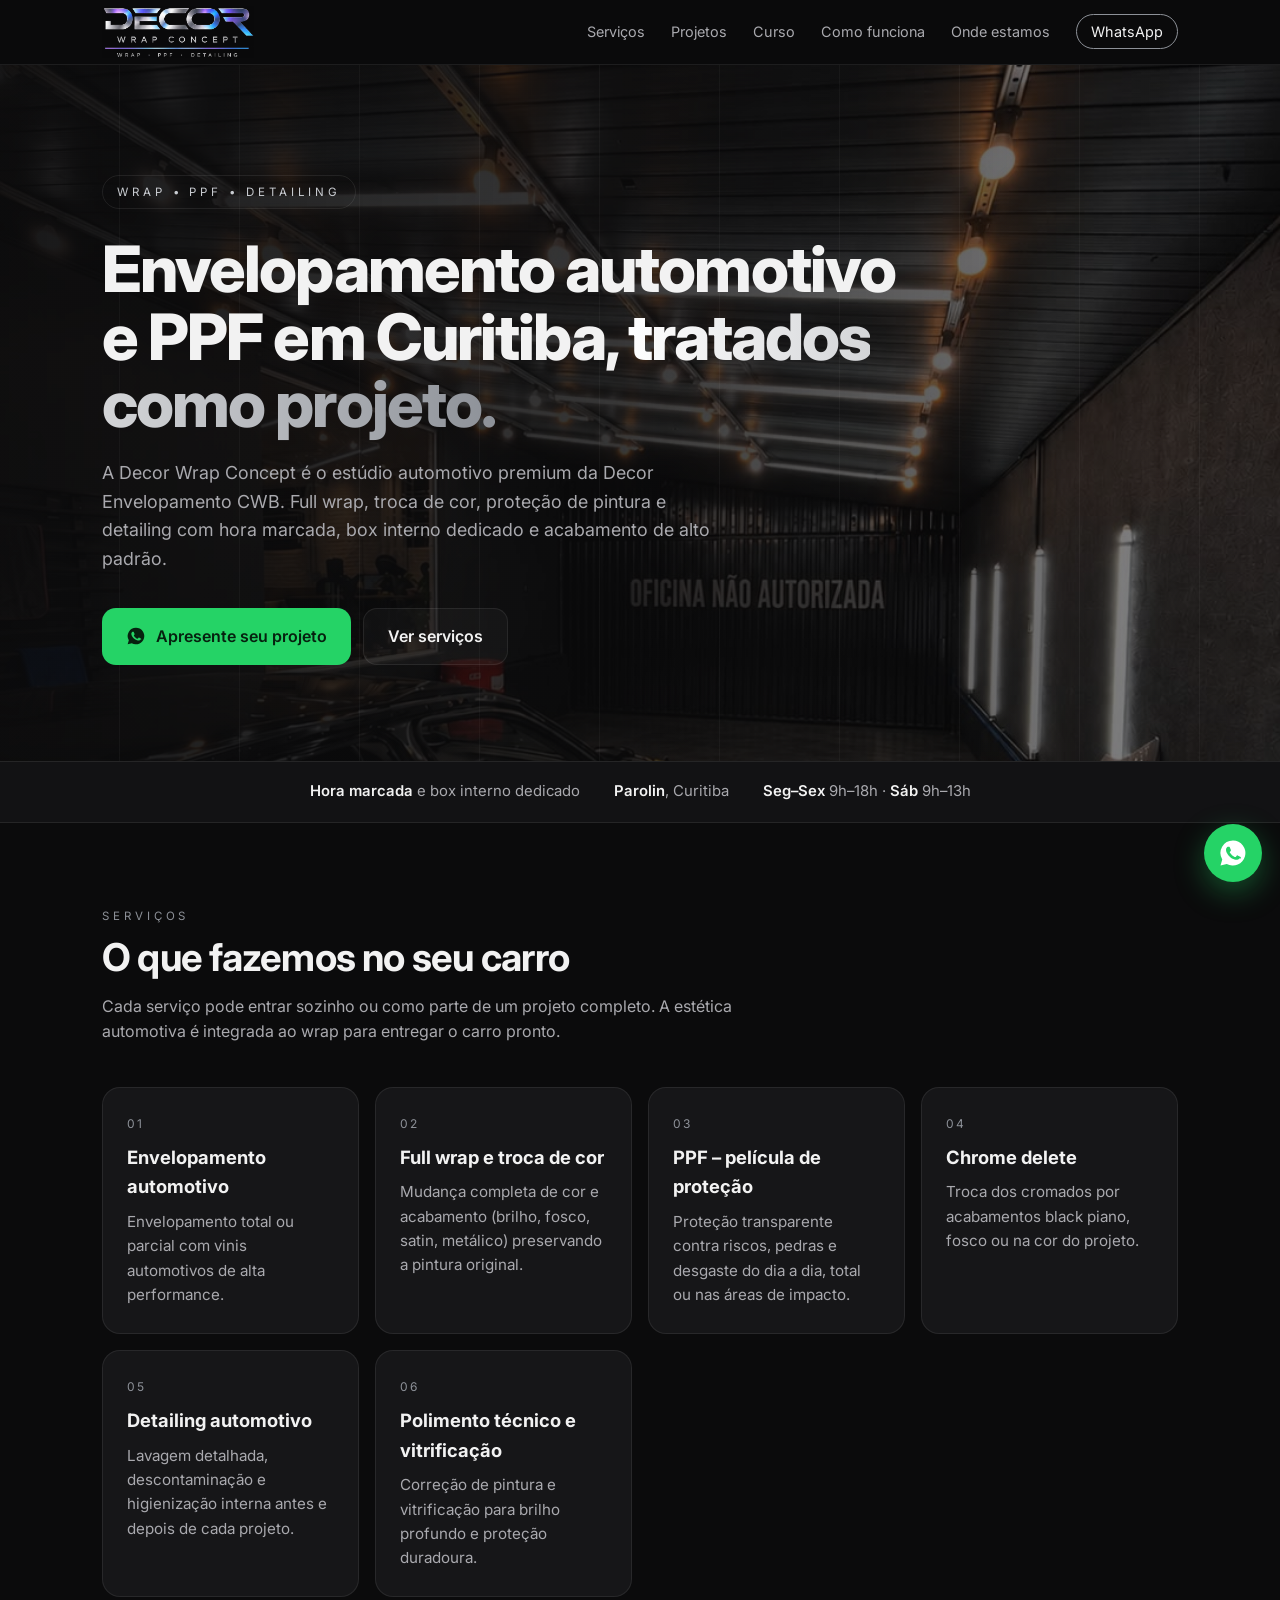
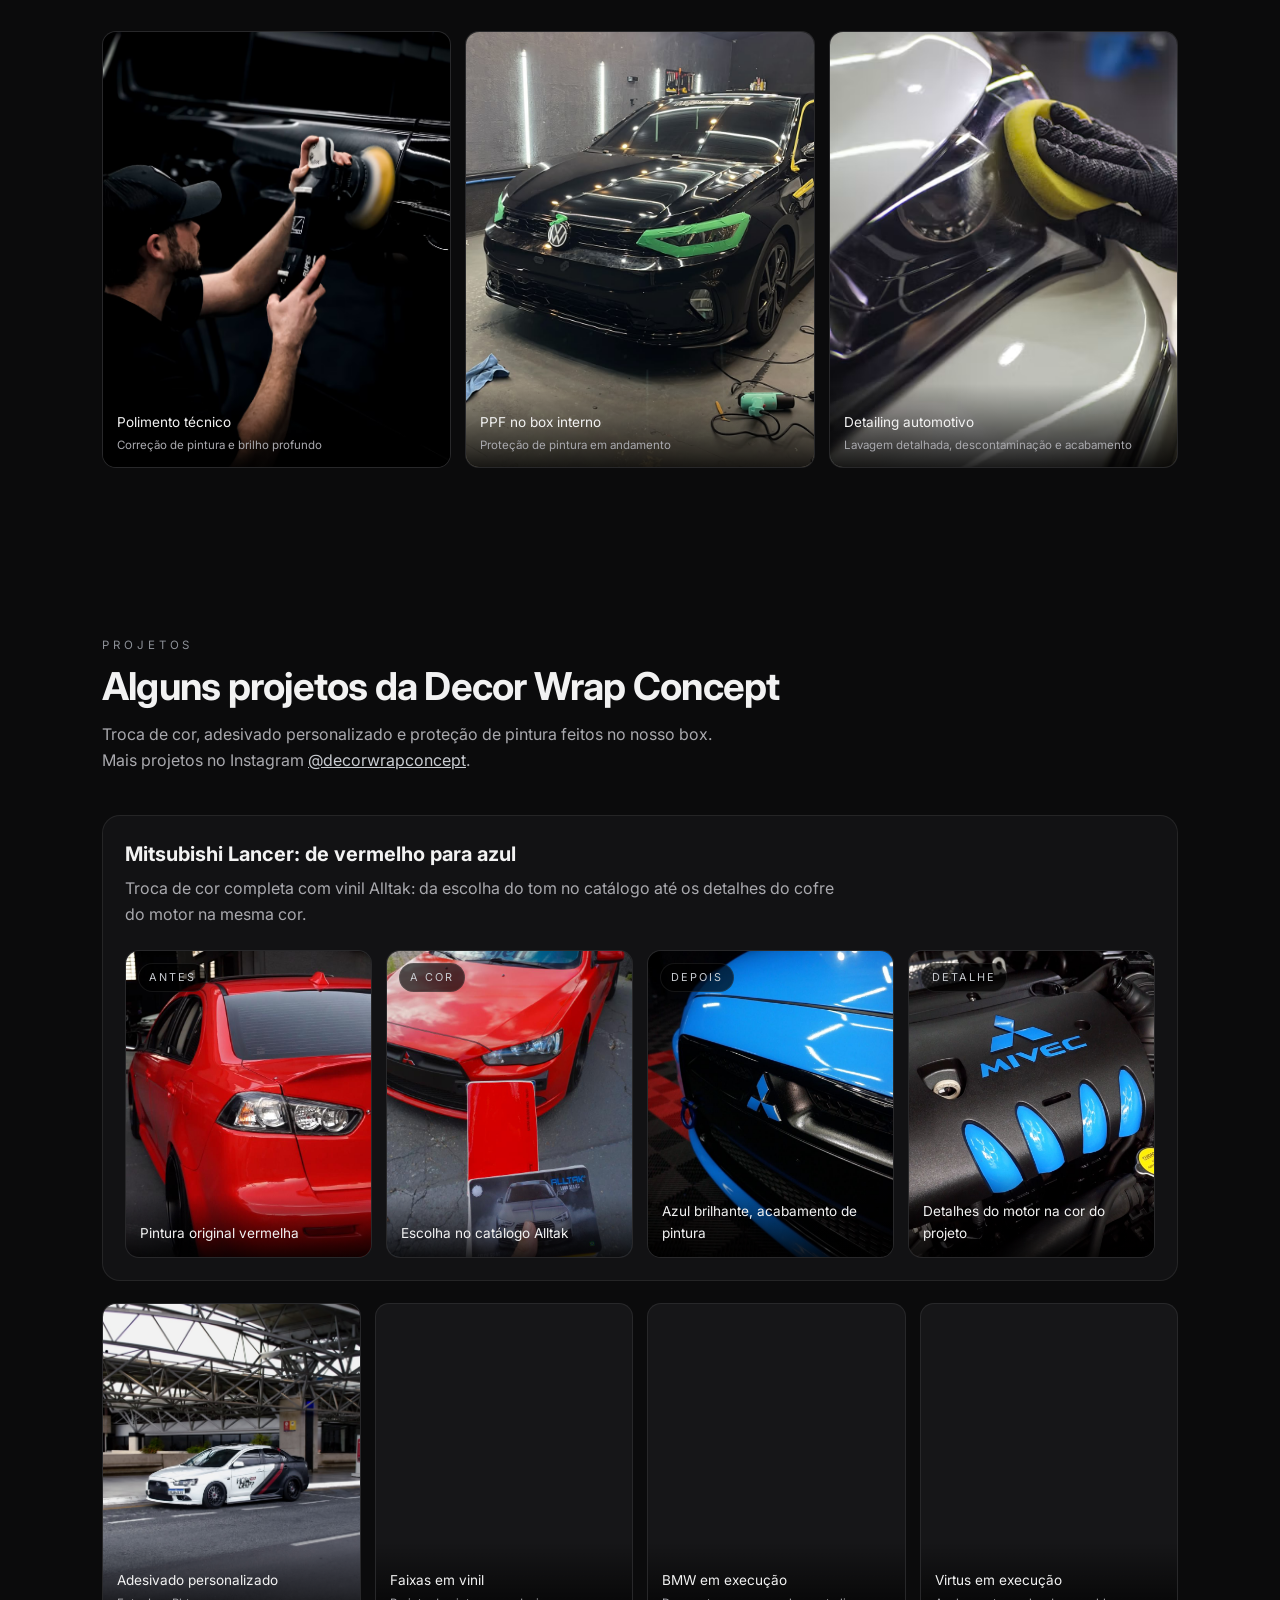
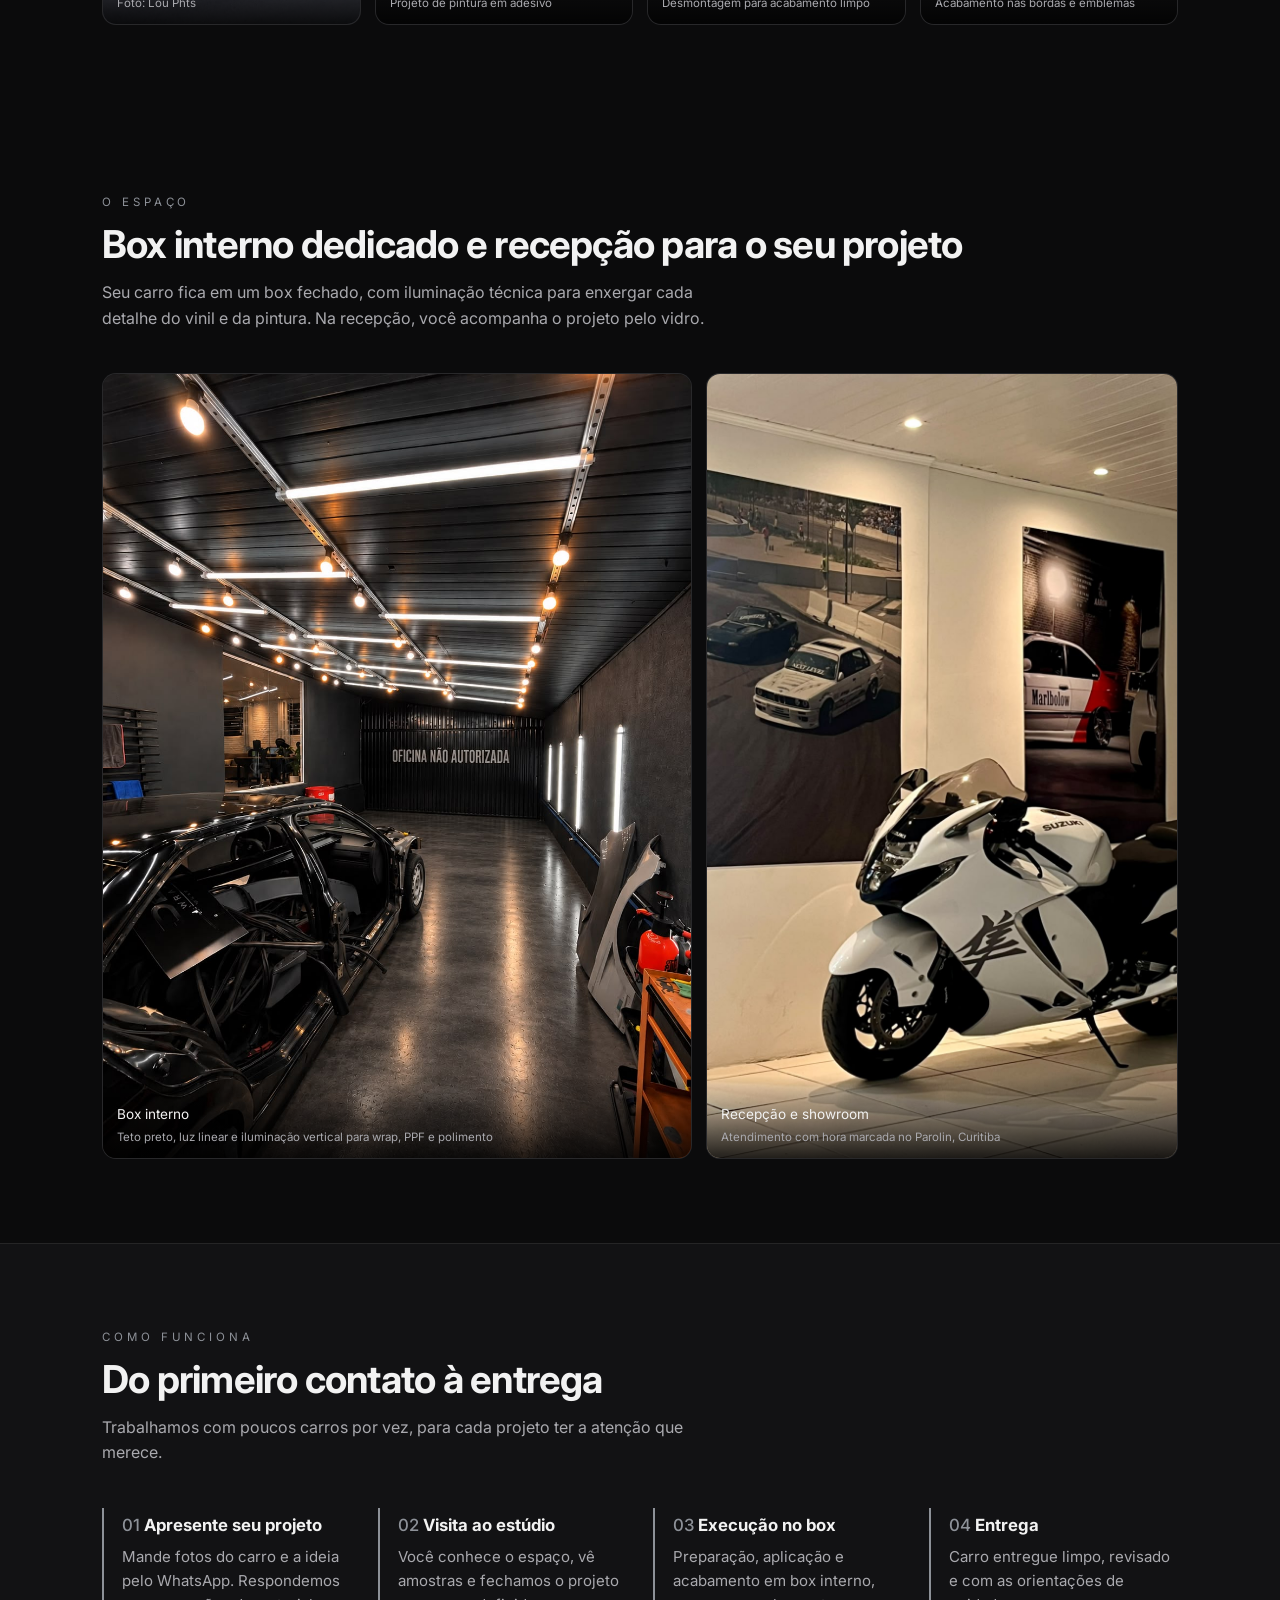
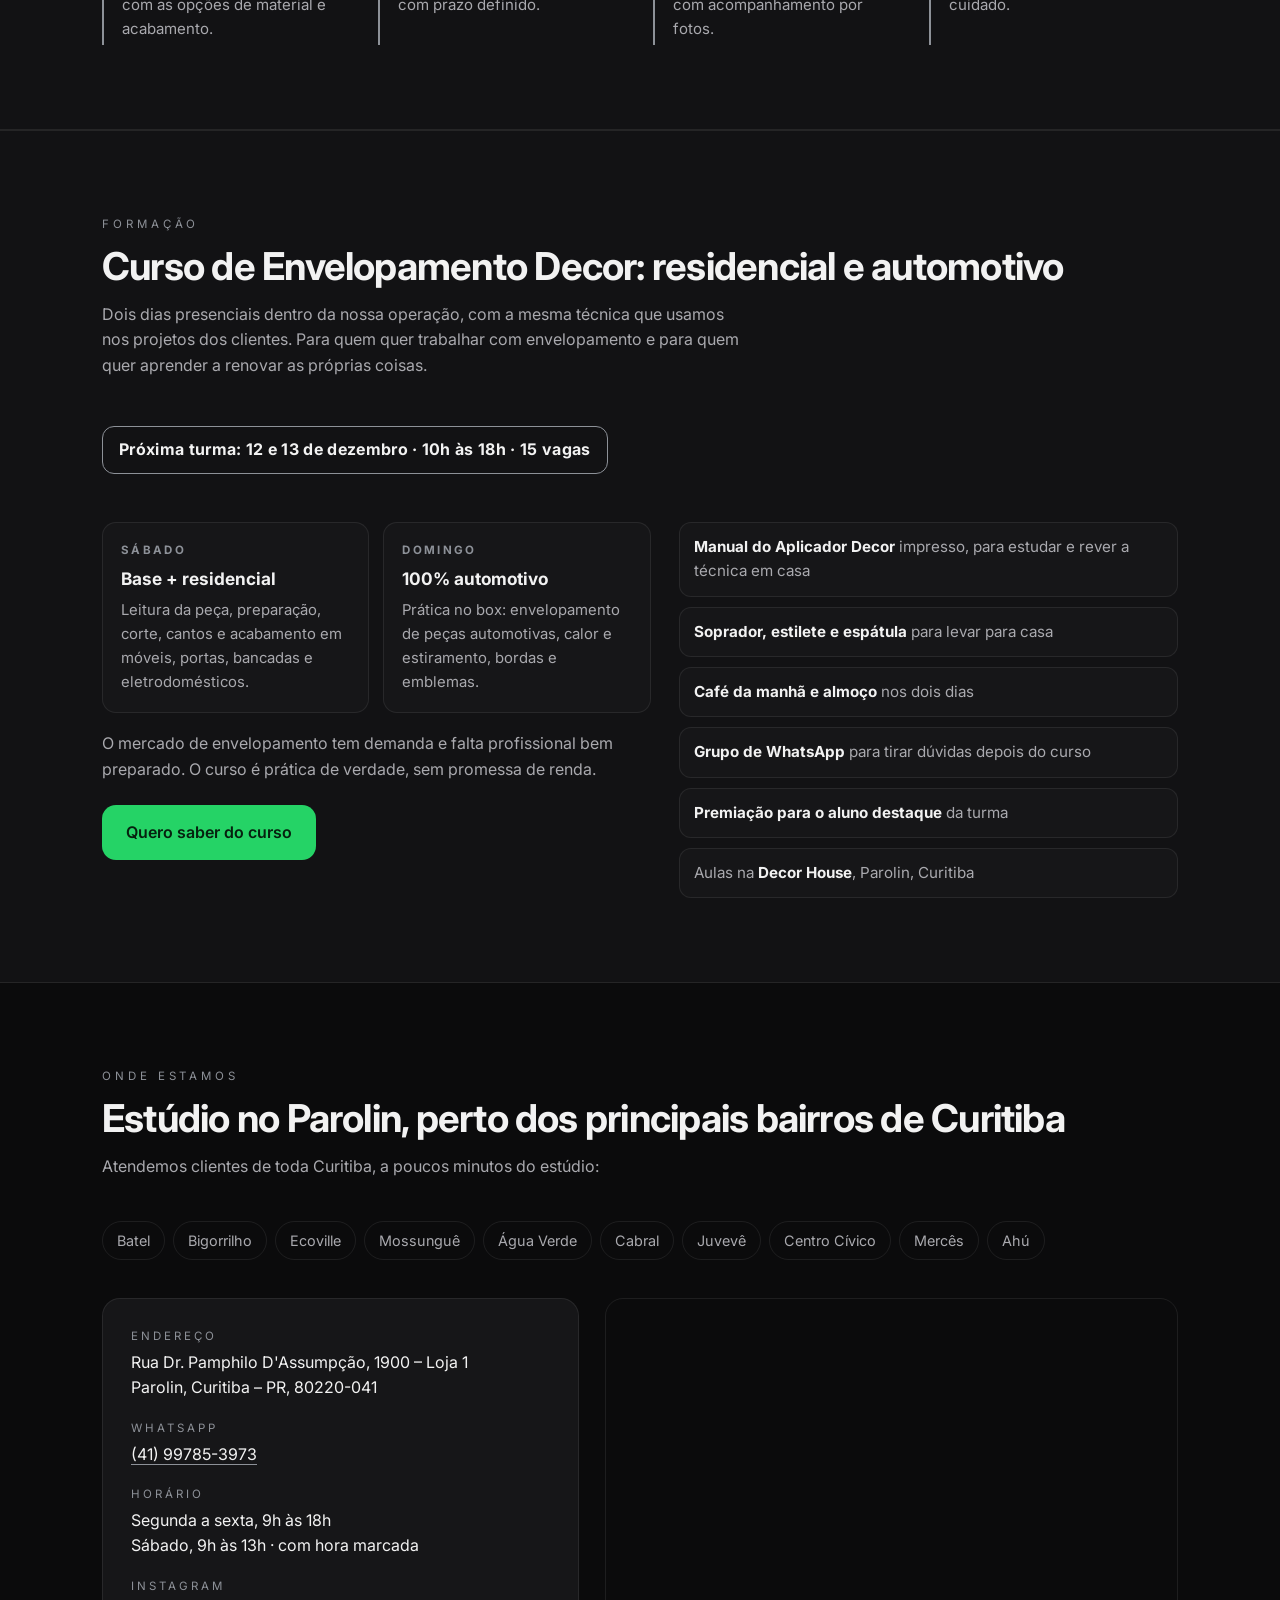
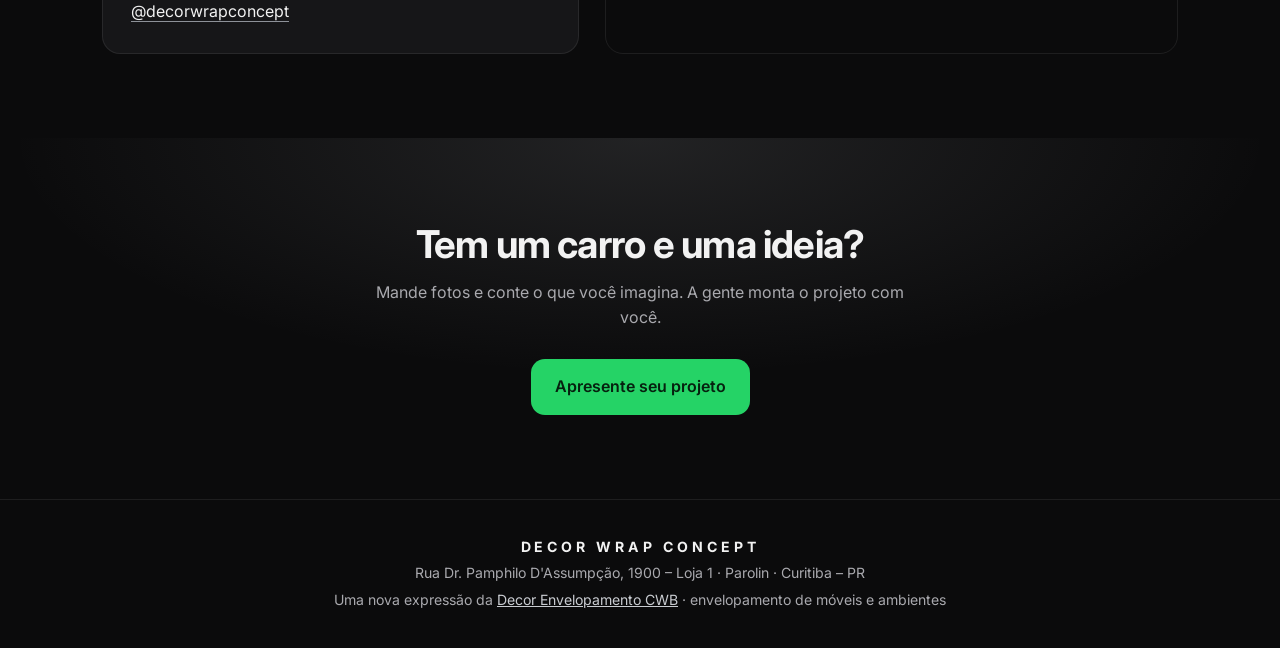
==== commit fd28f865: "Wrap: secao do curso de envelopamento" ====
--- a/wrap/index.html
+++ b/wrap/index.html
@@ -174,6 +174,20 @@
     .espaco-grid{display:grid;grid-template-columns:1.25fr 1fr;gap:14px;margin-top:34px}
     .espaco-grid .ft img{aspect-ratio:auto;min-height:420px}
     @media (max-width:860px){.fotos-3,.fotos-4{grid-template-columns:repeat(2,1fr)}.espaco-grid{grid-template-columns:1fr}.espaco-grid .ft img{min-height:300px;aspect-ratio:4/5}}
+  
+    /* ===== curso (nov/2026) ===== */
+    .curso{background:var(--bg2);border-top:1px solid var(--linha);border-bottom:1px solid var(--linha)}
+    .curso-grid{display:grid;grid-template-columns:1.1fr 1fr;gap:28px;align-items:start;margin-top:30px}
+    .curso-data{display:inline-block;margin:6px 0 18px;padding:10px 16px;border-radius:12px;border:1px solid var(--metal2);color:var(--txt);font-weight:700;letter-spacing:.02em}
+    .curso-dias{display:grid;grid-template-columns:1fr 1fr;gap:14px}
+    .curso-dia{padding:18px;border:1px solid var(--linha);border-radius:14px;background:var(--card)}
+    .curso-dia b{display:block;font-size:.72rem;letter-spacing:.2em;color:var(--metal2);margin-bottom:6px}
+    .curso-dia h3{margin:0 0 6px;font-size:1.08rem}
+    .curso-dia p{margin:0;color:var(--txt2);font-size:.93rem}
+    .curso-inclui{list-style:none;padding:0;margin:0;display:grid;gap:10px}
+    .curso-inclui li{padding:12px 14px;border:1px solid var(--linha);border-radius:12px;background:var(--card);color:var(--txt2);font-size:.95rem}
+    .curso-inclui li strong{color:var(--txt)}
+    @media (max-width:860px){.curso-grid{grid-template-columns:1fr}.curso-dias{grid-template-columns:1fr}}
   </style>
 </head>
 <body>
@@ -186,6 +200,7 @@
       <nav>
         <a href="#servicos">Serviços</a>
         <a href="#projetos">Projetos</a>
+        <a href="#curso">Curso</a>
         <a href="#processo">Como funciona</a>
         <a href="#local">Onde estamos</a>
         <a class="btn-mini" href="https://wa.me/5541997853973?text=Ol%C3%A1!%20Vim%20pelo%20site%20e%20quero%20apresentar%20meu%20projeto." target="_blank" rel="noopener" onclick="return gtag_report_conversion()">WhatsApp</a>
@@ -284,6 +299,33 @@
           <div class="passo"><h3>Visita ao estúdio</h3><p>Você conhece o espaço, vê amostras e fechamos o projeto com prazo definido.</p></div>
           <div class="passo"><h3>Execução no box</h3><p>Preparação, aplicação e acabamento em box interno, com acompanhamento por fotos.</p></div>
           <div class="passo"><h3>Entrega</h3><p>Carro entregue limpo, revisado e com as orientações de cuidado.</p></div>
+        </div>
+      </div>
+    </section>
+
+    <section id="curso" class="curso">
+      <div class="wrap">
+        <div class="eyebrow">FORMAÇÃO</div>
+        <h2>Curso de Envelopamento Decor: residencial e automotivo</h2>
+        <p class="lead">Dois dias presenciais dentro da nossa operação, com a mesma técnica que usamos nos projetos dos clientes. Para quem quer trabalhar com envelopamento e para quem quer aprender a renovar as próprias coisas.</p>
+        <div class="curso-data">Próxima turma: 12 e 13 de dezembro · 10h às 18h · 15 vagas</div>
+        <div class="curso-grid">
+          <div>
+            <div class="curso-dias">
+              <div class="curso-dia"><b>SÁBADO</b><h3>Base + residencial</h3><p>Leitura da peça, preparação, corte, cantos e acabamento em móveis, portas, bancadas e eletrodomésticos.</p></div>
+              <div class="curso-dia"><b>DOMINGO</b><h3>100% automotivo</h3><p>Prática no box: envelopamento de peças automotivas, calor e estiramento, bordas e emblemas.</p></div>
+            </div>
+            <p style="color:var(--txt2);margin:18px 0 22px">O mercado de envelopamento tem demanda e falta profissional bem preparado. O curso é prática de verdade, sem promessa de renda.</p>
+            <a class="btn btn-wa" href="https://wa.me/5541997853973?text=Ol%C3%A1!%20Quero%20saber%20sobre%20o%20curso%20de%20envelopamento%20da%20Decor%20(turma%20de%2012%20e%2013%20de%20dezembro)." target="_blank" rel="noopener" onclick="return gtag_report_conversion()">Quero saber do curso</a>
+          </div>
+          <ul class="curso-inclui">
+            <li><strong>Manual do Aplicador Decor</strong> impresso, para estudar e rever a técnica em casa</li>
+            <li><strong>Soprador, estilete e espátula</strong> para levar para casa</li>
+            <li><strong>Café da manhã e almoço</strong> nos dois dias</li>
+            <li><strong>Grupo de WhatsApp</strong> para tirar dúvidas depois do curso</li>
+            <li><strong>Premiação para o aluno destaque</strong> da turma</li>
+            <li>Aulas na <strong>Decor House</strong>, Parolin, Curitiba</li>
+          </ul>
         </div>
       </div>
     </section>
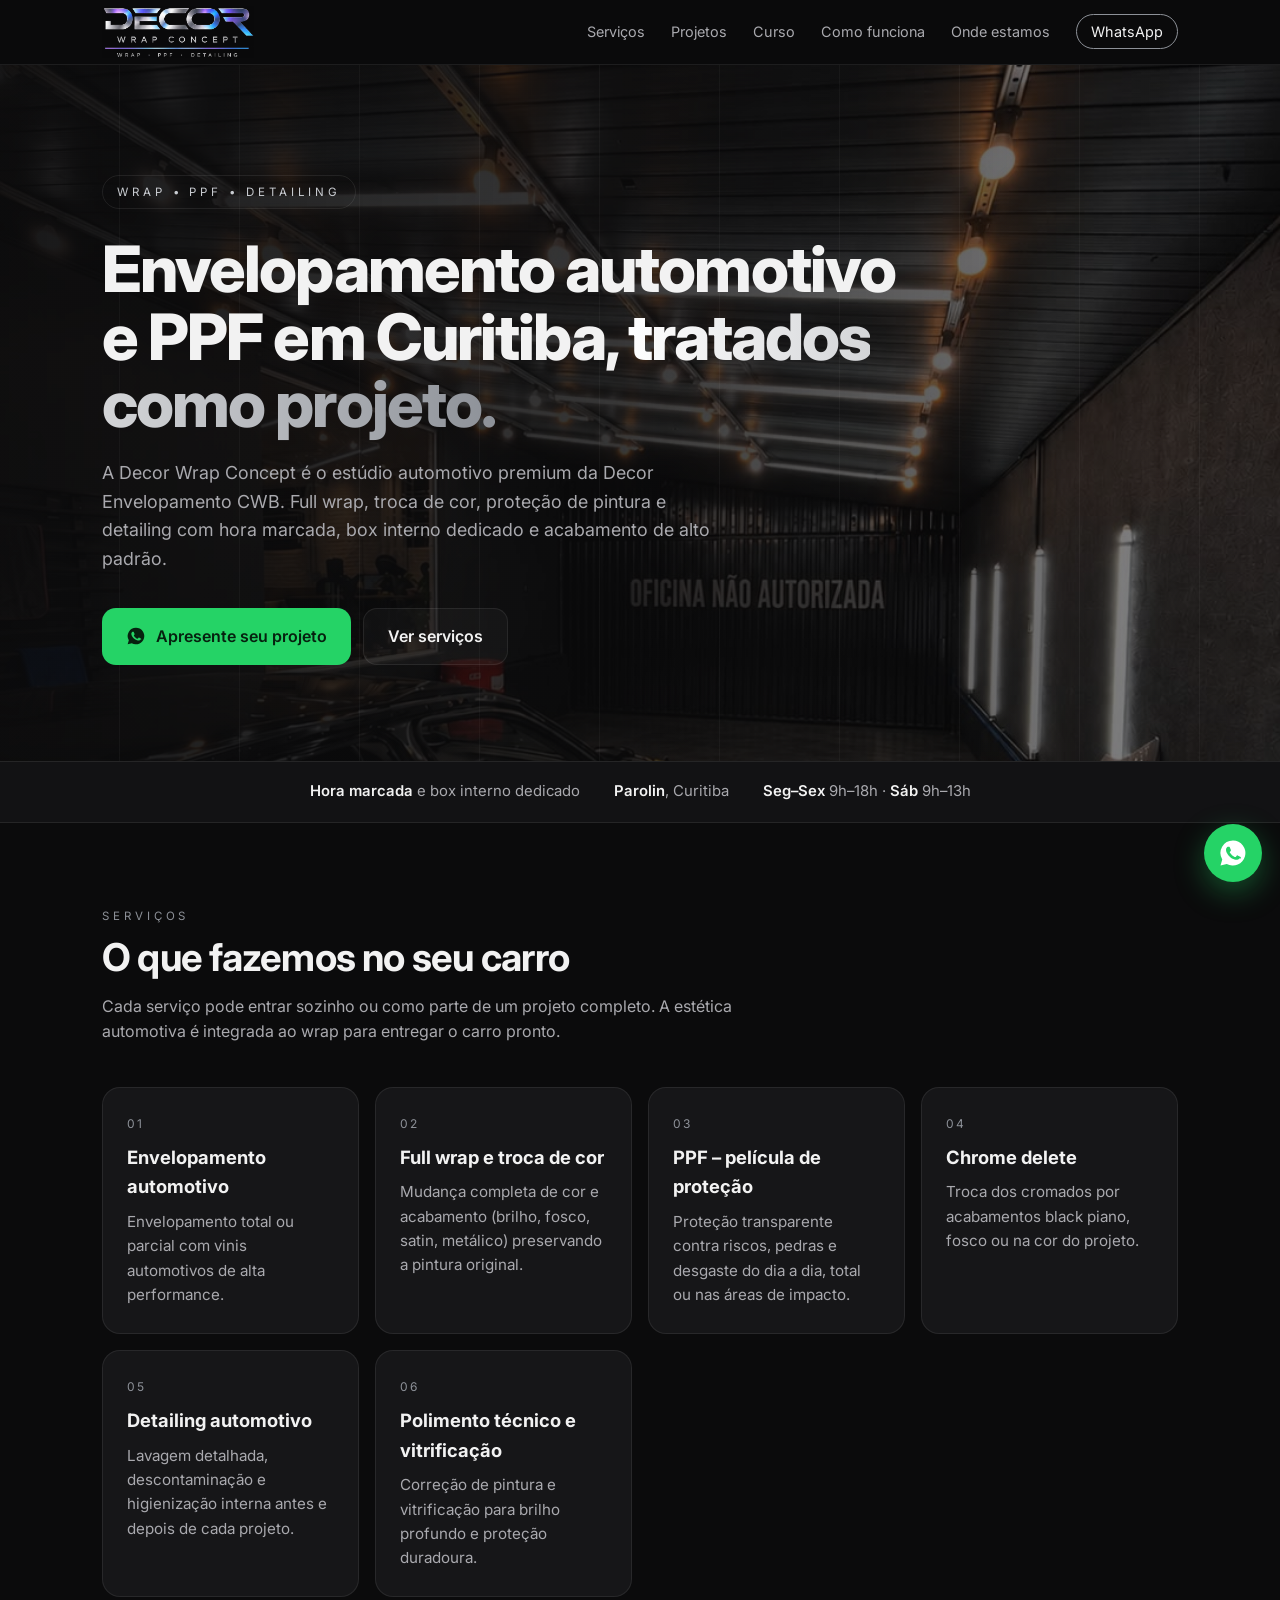
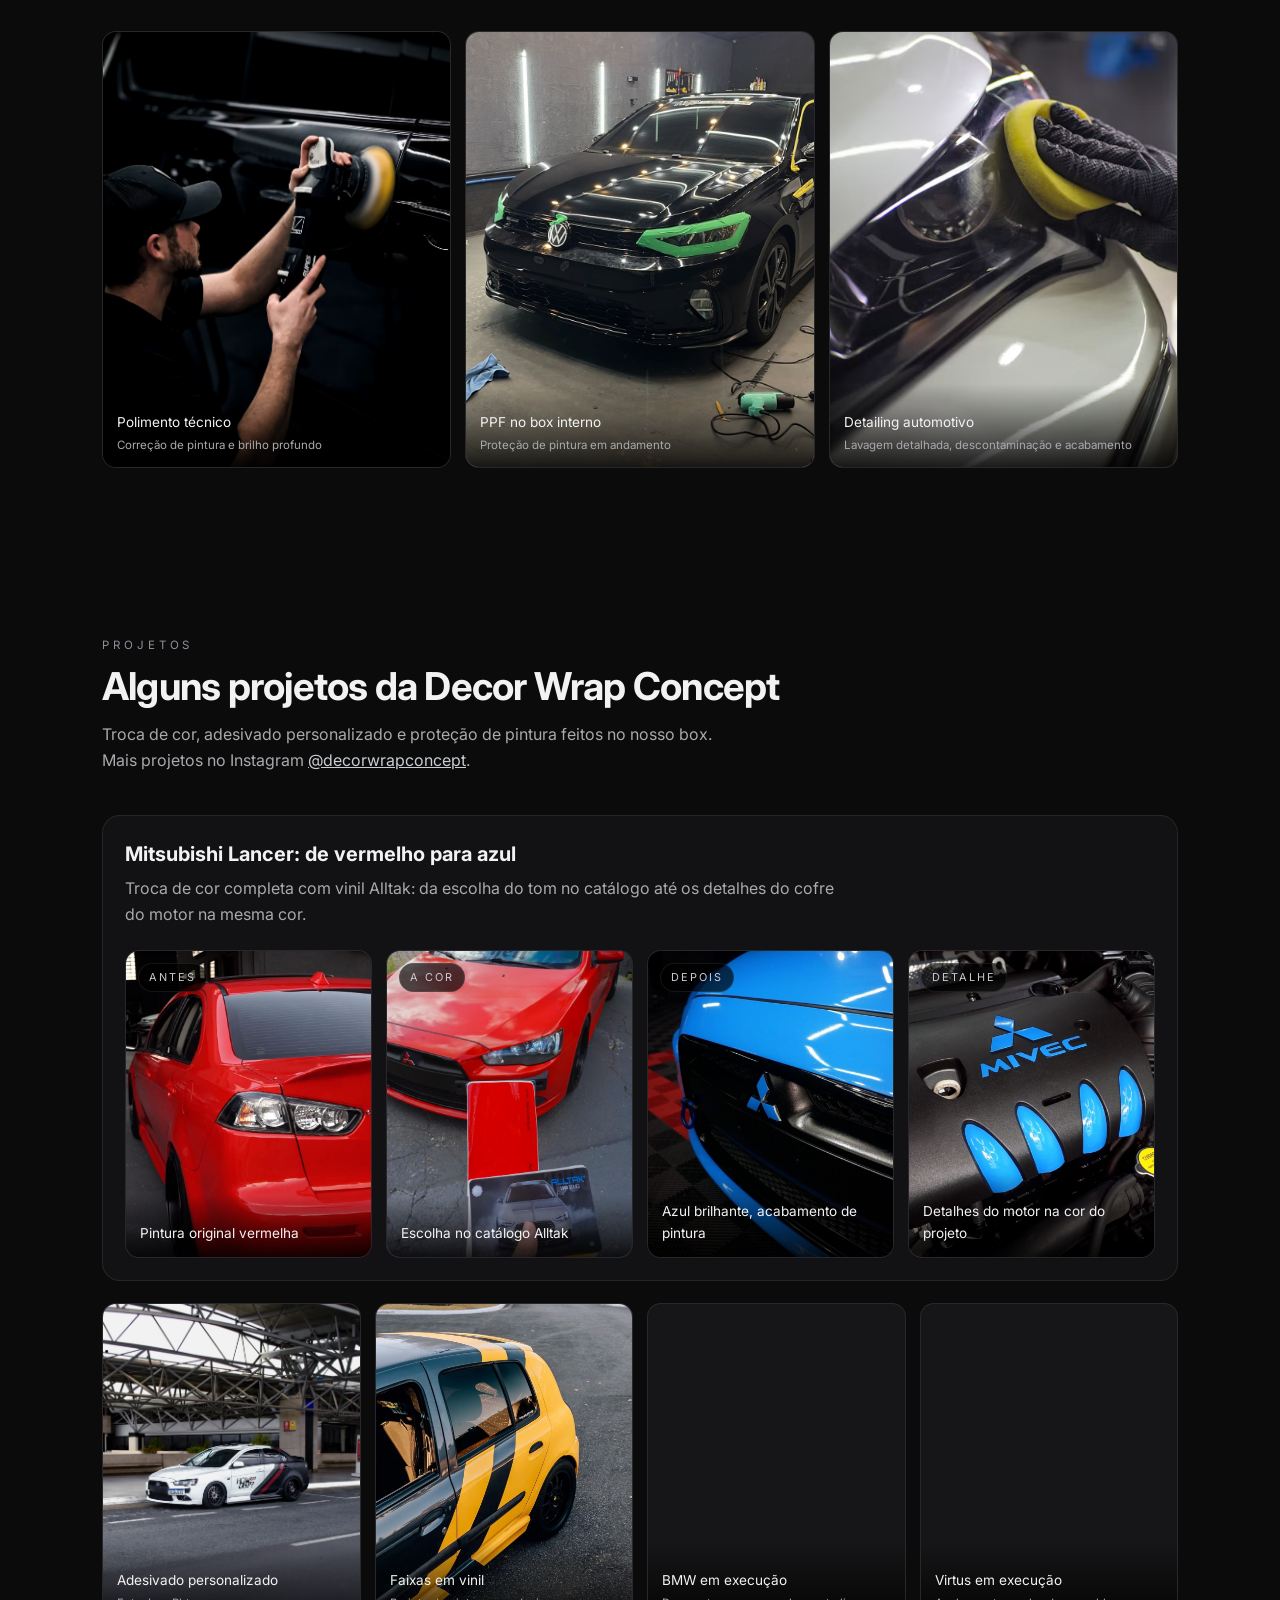
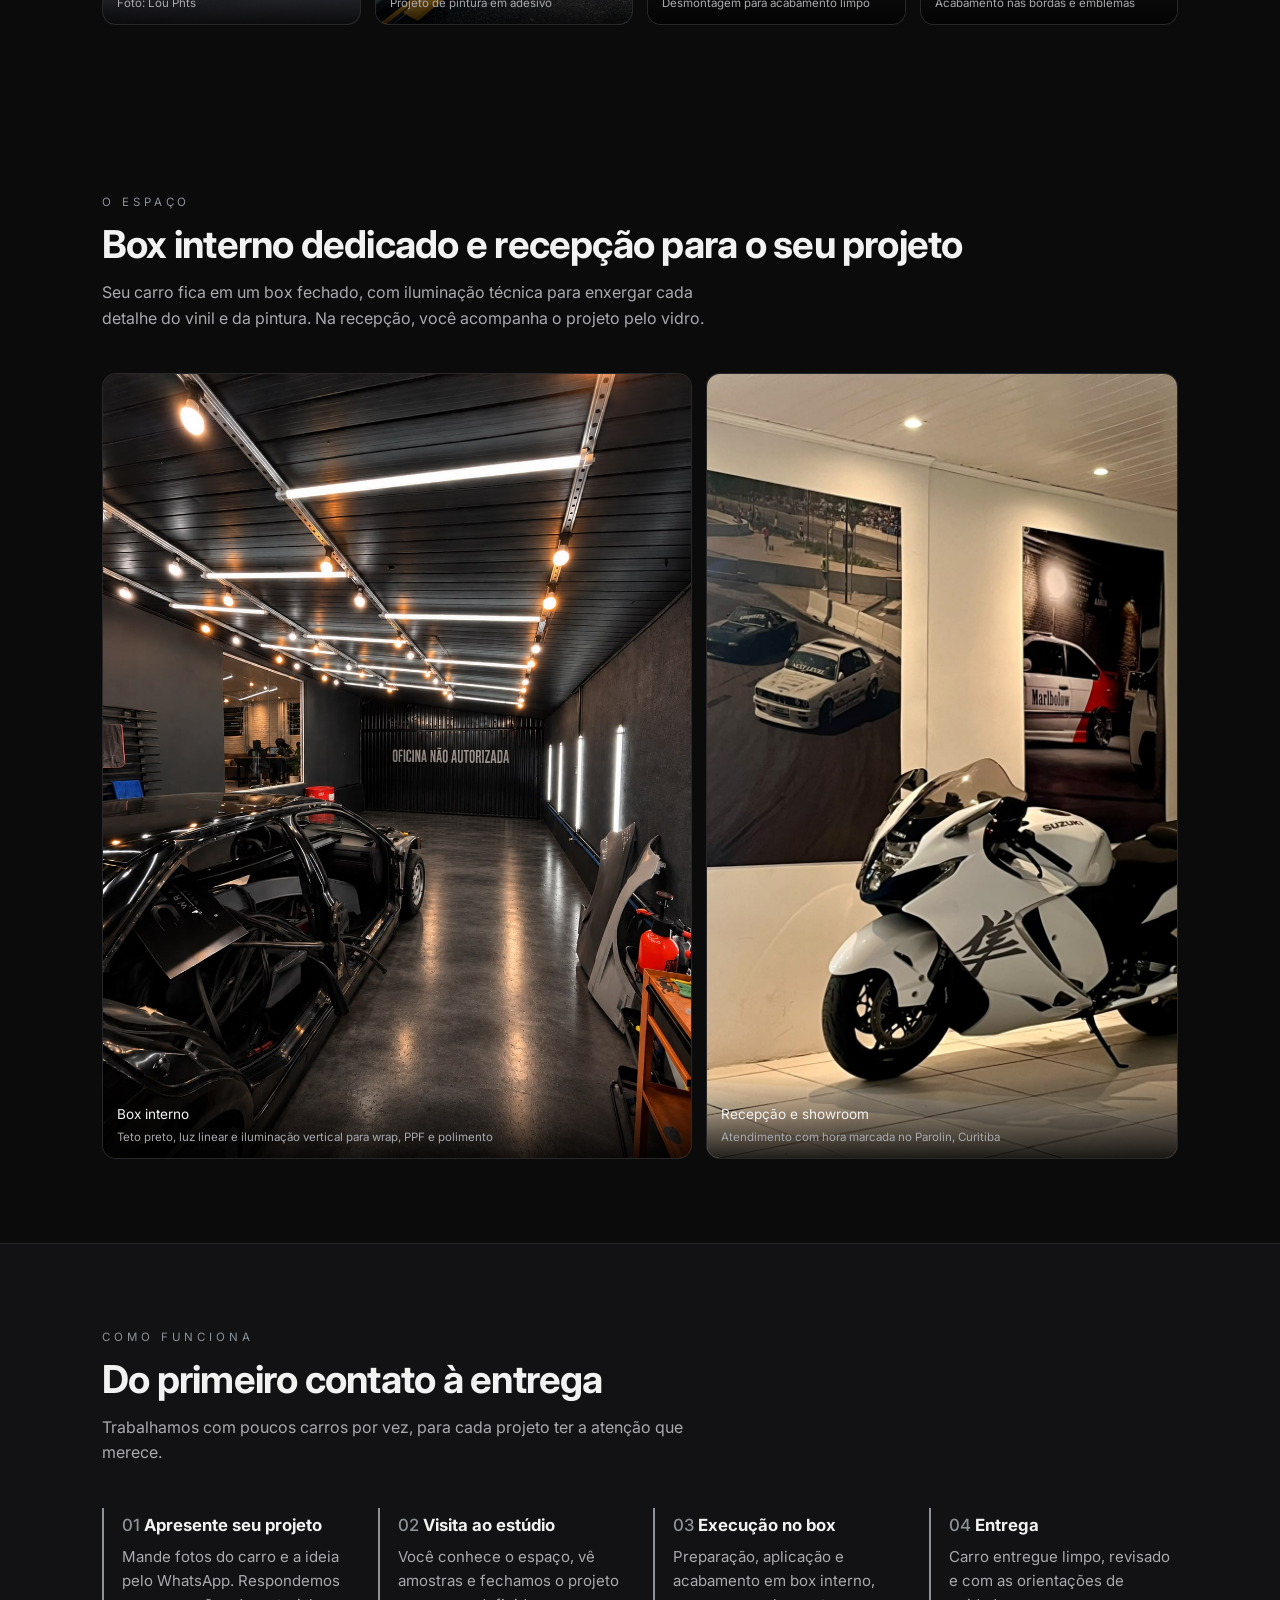
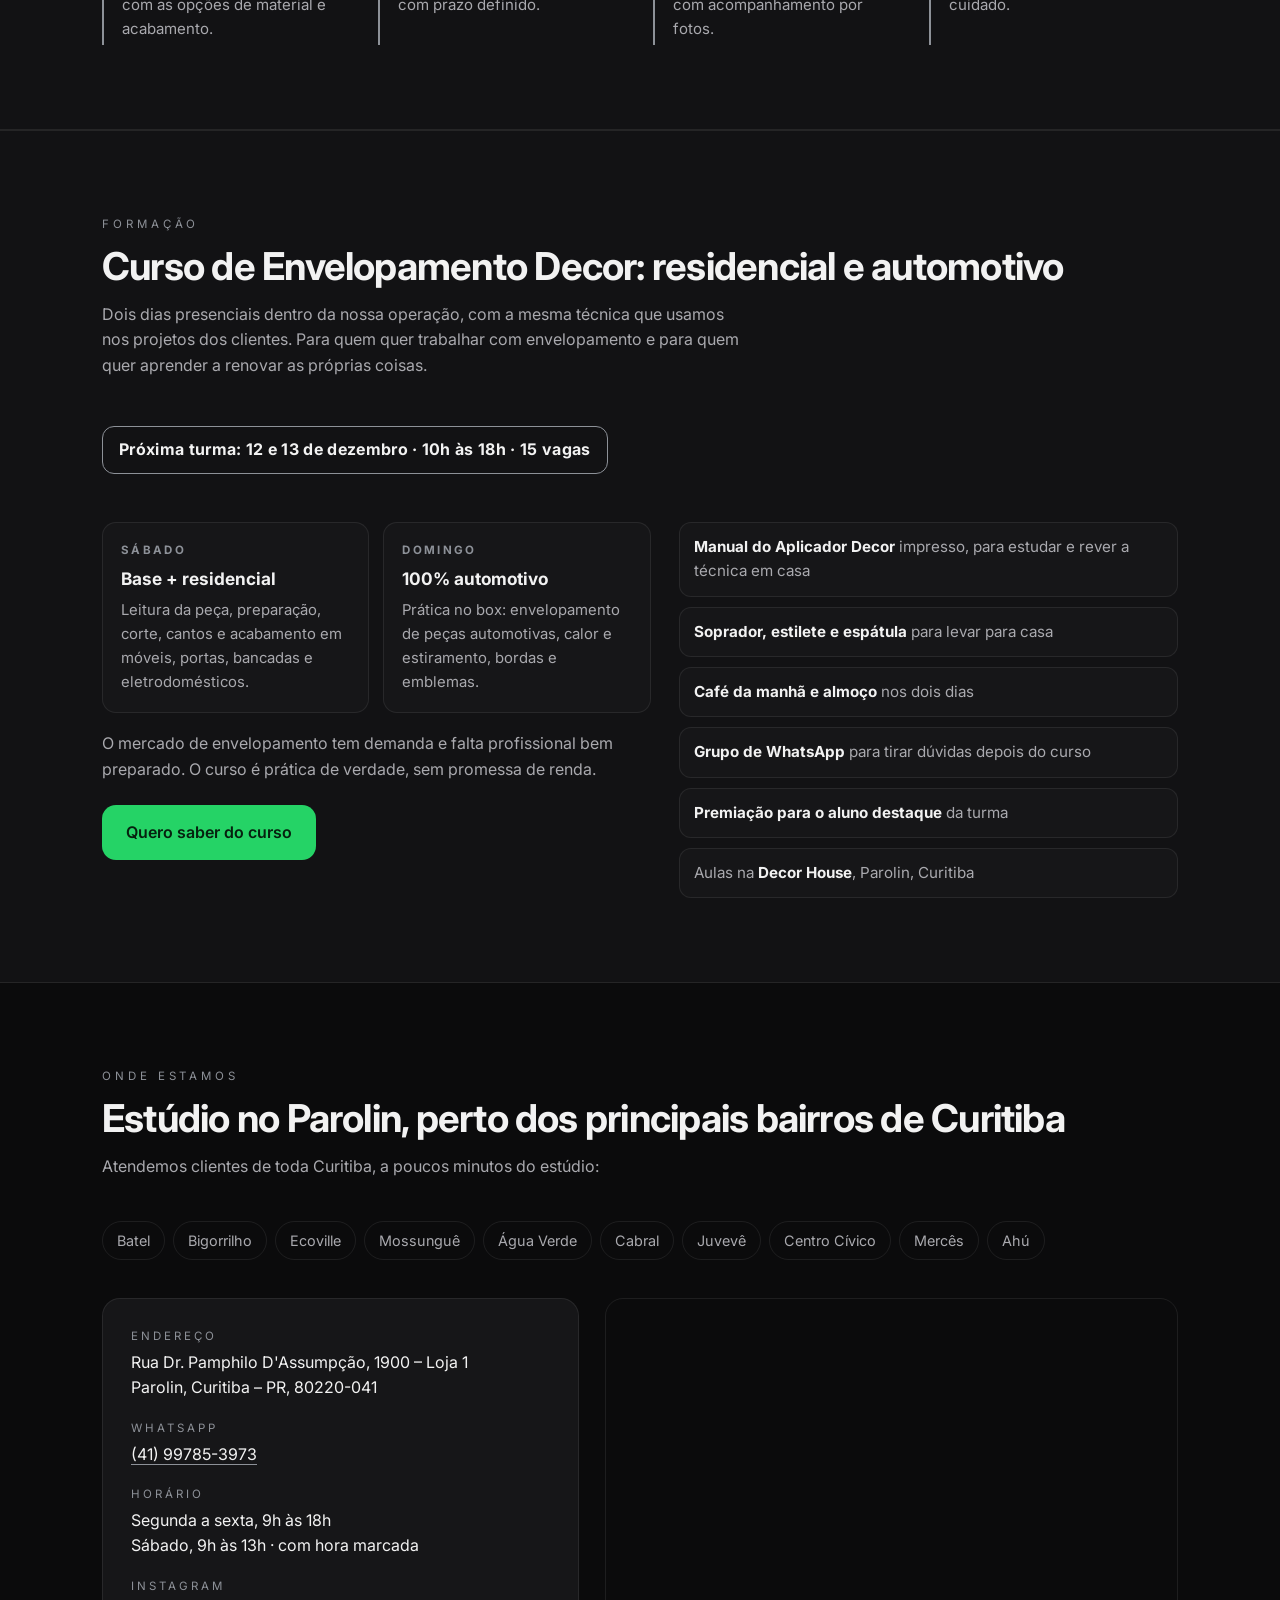
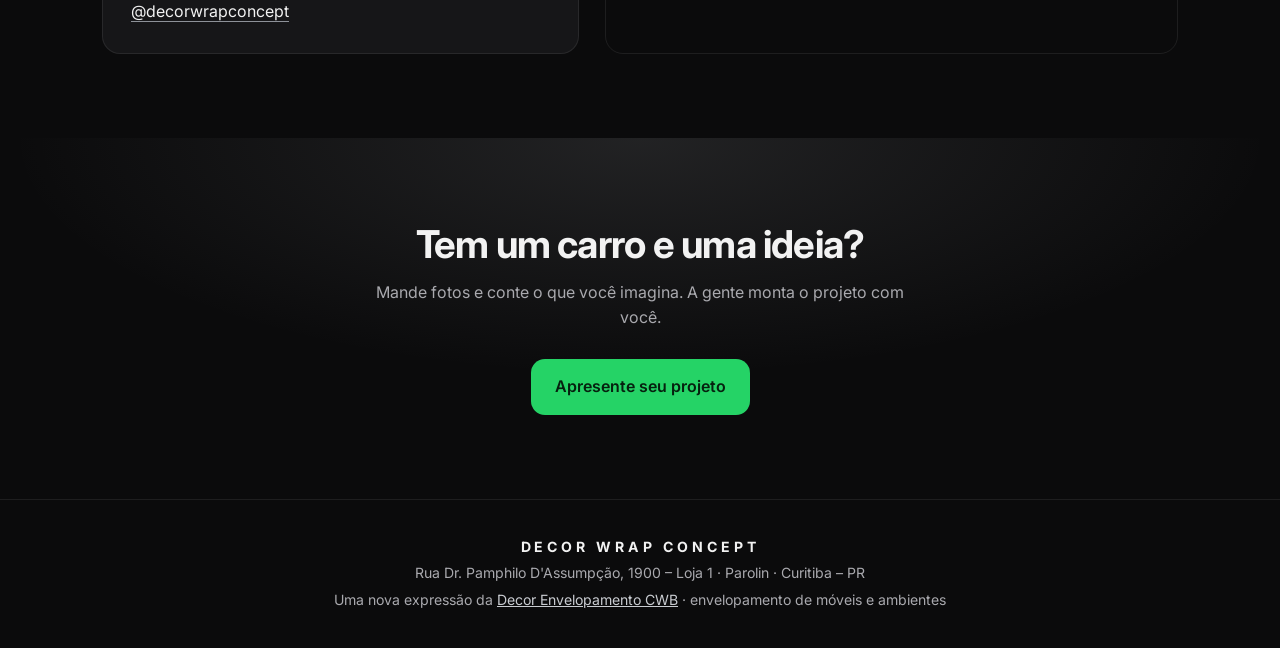
==== commit 2ec7b441: "Ajusta SEO e metadados da pagina Wrap" ====
--- a/wrap/index.html
+++ b/wrap/index.html
@@ -3,8 +3,8 @@
 <head>
   <meta charset="UTF-8" />
   <meta name="viewport" content="width=device-width, initial-scale=1" />
-  <title>Decor Wrap Concept | Envelopamento automotivo e PPF em Curitiba</title>
-  <meta name="description" content="Estúdio automotivo premium em Curitiba (Parolin): envelopamento automotivo, full wrap, troca de cor, PPF, chrome delete, detailing, polimento técnico e vitrificação. Apresente seu projeto pelo WhatsApp." />
+  <title>Decor Wrap Concept | Envelopamento e PPF em Curitiba</title>
+  <meta name="description" content="Envelopamento automotivo, PPF e detailing em Curitiba. Conheça projetos da Decor Wrap Concept no Parolin e apresente seu carro pelo WhatsApp." />
   <link rel="canonical" href="https://decorenvelopamentocwb.com.br/wrap/" />
   <meta name="theme-color" content="#0b0b0c" />
 
@@ -13,9 +13,15 @@
   <meta property="og:description" content="Projetos automotivos exclusivos: full wrap, troca de cor, PPF e detailing. Atendimento com hora marcada no Parolin, Curitiba." />
   <meta property="og:url" content="https://decorenvelopamentocwb.com.br/wrap/" />
   <meta property="og:locale" content="pt_BR" />
+  <meta property="og:site_name" content="Decor Wrap Concept" />
   <meta property="og:image" content="https://decorenvelopamentocwb.com.br/wrap/ad22fa4f-badf-45d9-b0e2-160b3cdf673c.jpg" />
   <meta property="og:image:width" content="1254" />
   <meta property="og:image:height" content="1254" />
+  <meta property="og:image:alt" content="Marca Decor Wrap Concept" />
+  <meta name="twitter:card" content="summary" />
+  <meta name="twitter:title" content="Decor Wrap Concept | Envelopamento e PPF em Curitiba" />
+  <meta name="twitter:description" content="Envelopamento automotivo, PPF e detailing em Curitiba. Conheça projetos da Decor Wrap Concept no Parolin e apresente seu carro pelo WhatsApp." />
+  <meta name="twitter:image" content="https://decorenvelopamentocwb.com.br/wrap/ad22fa4f-badf-45d9-b0e2-160b3cdf673c.jpg" />
   <link rel="icon" href="/wrap/ad22fa4f-badf-45d9-b0e2-160b3cdf673c.jpg" type="image/jpeg" />
 
   <!-- Google tag (gtag.js) - mesma conta Google Ads do site principal -->
@@ -38,9 +44,11 @@
   {
     "@context": "https://schema.org",
     "@type": "AutomotiveBusiness",
+    "@id": "https://decorenvelopamentocwb.com.br/wrap/#business",
     "name": "Decor Wrap Concept",
     "description": "Estúdio automotivo premium da Decor Envelopamento CWB: envelopamento automotivo, full wrap e troca de cor, PPF, chrome delete, detailing, polimento técnico e vitrificação.",
     "url": "https://decorenvelopamentocwb.com.br/wrap/",
+    "logo": "https://decorenvelopamentocwb.com.br/wrap/ad22fa4f-badf-45d9-b0e2-160b3cdf673c.jpg",
     "telephone": "+55-41-99785-3973",
     "address": {
       "@type": "PostalAddress",
@@ -56,7 +64,20 @@
       {"@type": "OpeningHoursSpecification", "dayOfWeek": "Saturday", "opens": "09:00", "closes": "13:00"}
     ],
     "sameAs": ["https://www.instagram.com/decorwrapconcept/"],
-    "parentOrganization": {"@type": "LocalBusiness", "name": "Decor Envelopamento CWB", "url": "https://decorenvelopamentocwb.com.br/"}
+    "parentOrganization": {"@id": "https://decorenvelopamentocwb.com.br/#business"}
+  }
+  </script>
+  <script type="application/ld+json">
+  {
+    "@context": "https://schema.org",
+    "@type": "WebPage",
+    "@id": "https://decorenvelopamentocwb.com.br/wrap/#webpage",
+    "url": "https://decorenvelopamentocwb.com.br/wrap/",
+    "name": "Decor Wrap Concept | Envelopamento e PPF em Curitiba",
+    "description": "Envelopamento automotivo, PPF e detailing em Curitiba. Conheça projetos da Decor Wrap Concept no Parolin e apresente seu carro pelo WhatsApp.",
+    "inLanguage": "pt-BR",
+    "isPartOf": {"@id": "https://decorenvelopamentocwb.com.br/#website"},
+    "about": {"@id": "https://decorenvelopamentocwb.com.br/wrap/#business"}
   }
   </script>
 
@@ -143,7 +164,7 @@
     .info dd{margin-top:4px}
     .info dd a{color:var(--txt);text-decoration:none;border-bottom:1px solid var(--metal2)}
     .mapa{border-radius:18px;overflow:hidden;border:1px solid var(--linha);min-height:340px}
-    .mapa iframe{width:100%;height:100%;min-height:340px;border:0;filter:grayscale(1) invert(.9) contrast(.9)}
+    .mapa iframe{width:100%;height:100%;min-height:340px;border:0}
 
     .cta{text-align:center;background:radial-gradient(900px 340px at 50% 0%,rgba(201,204,209,.12),transparent 70%),var(--bg)}
     .cta p{color:var(--txt2);max-width:560px;margin:0 auto 28px}
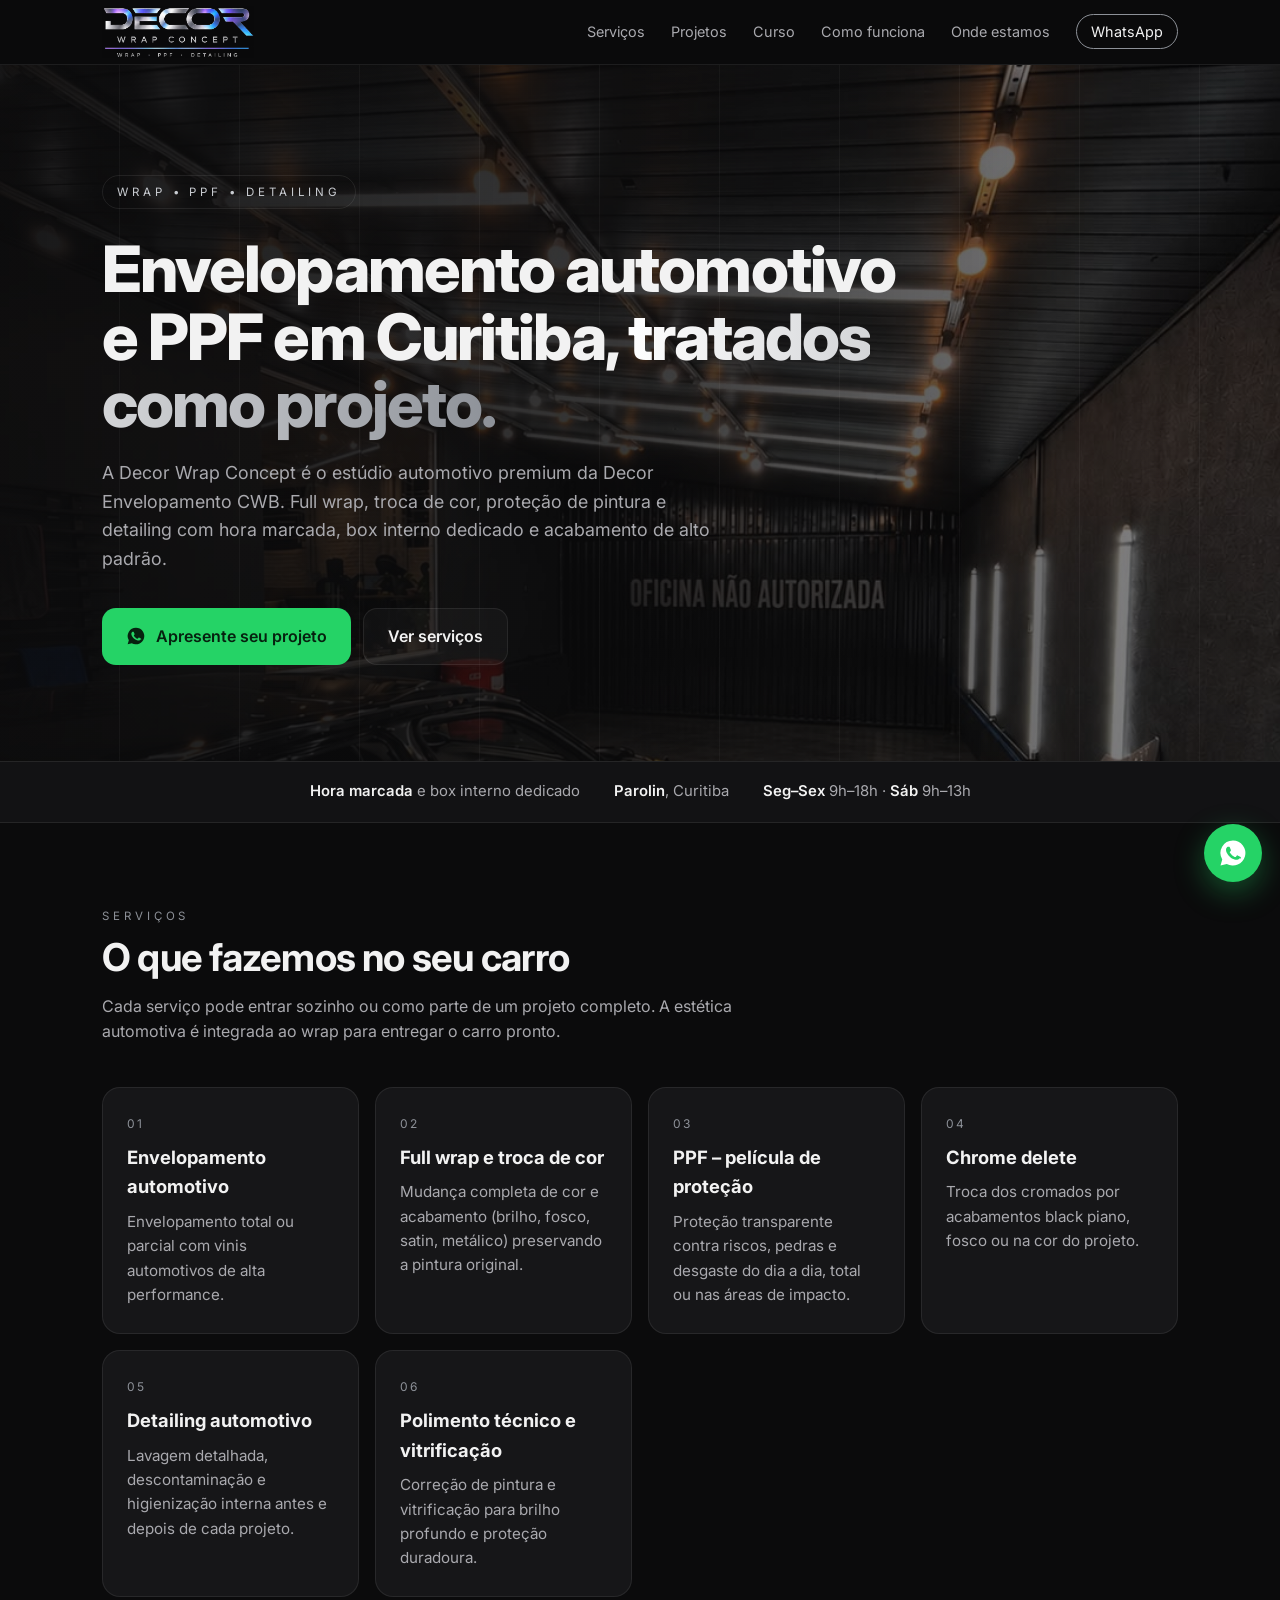
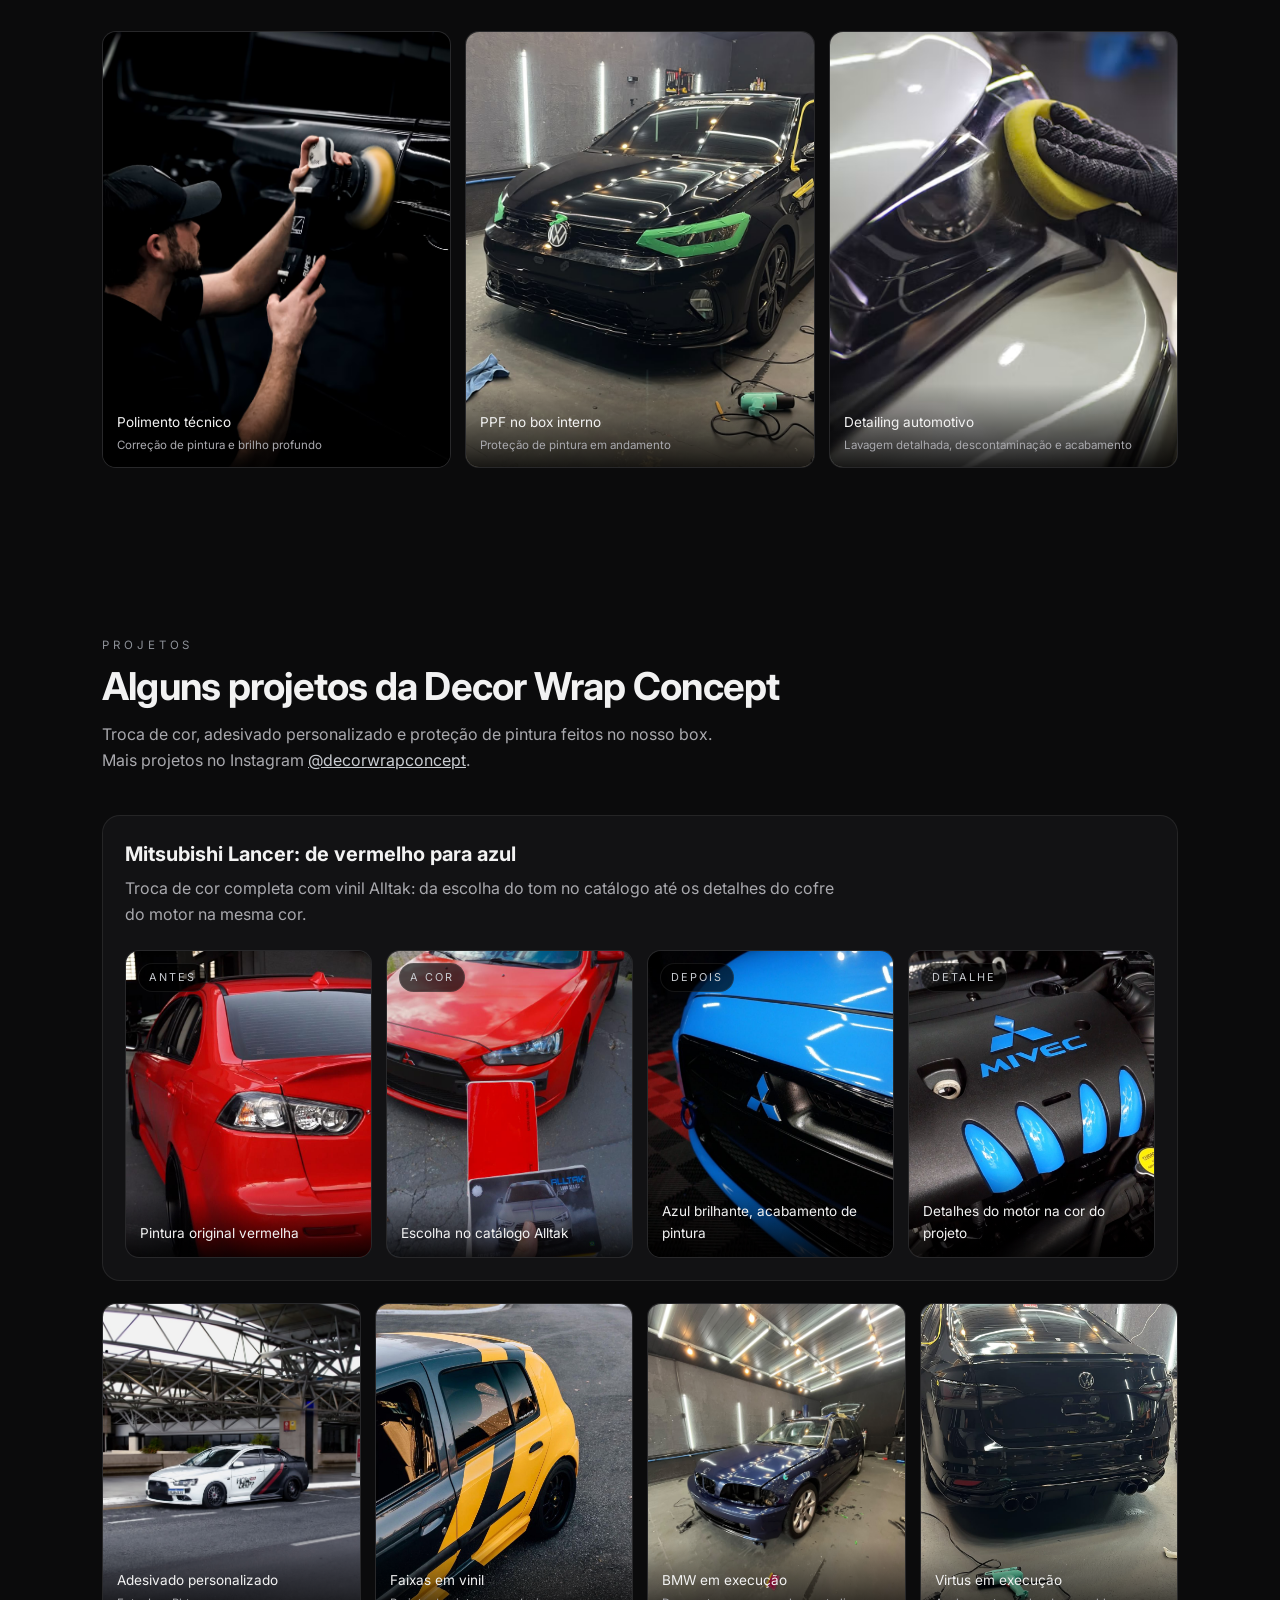
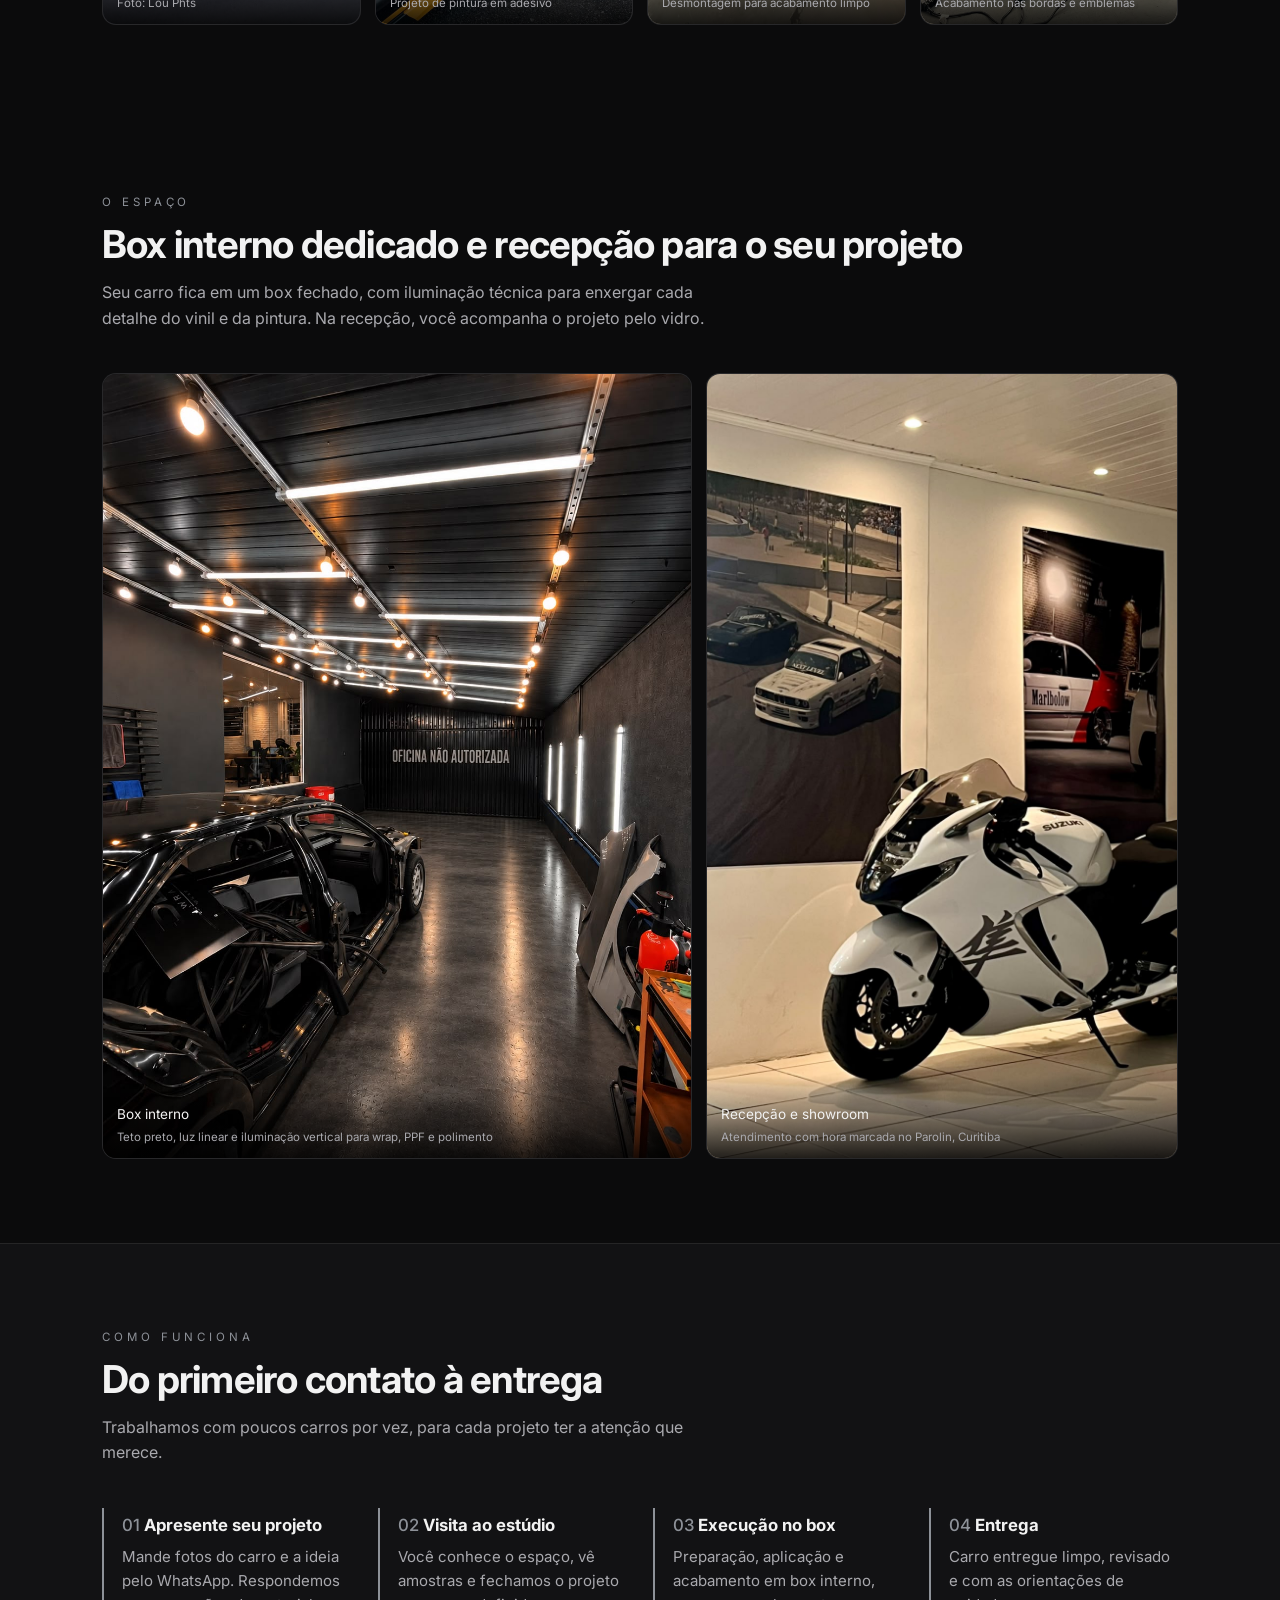
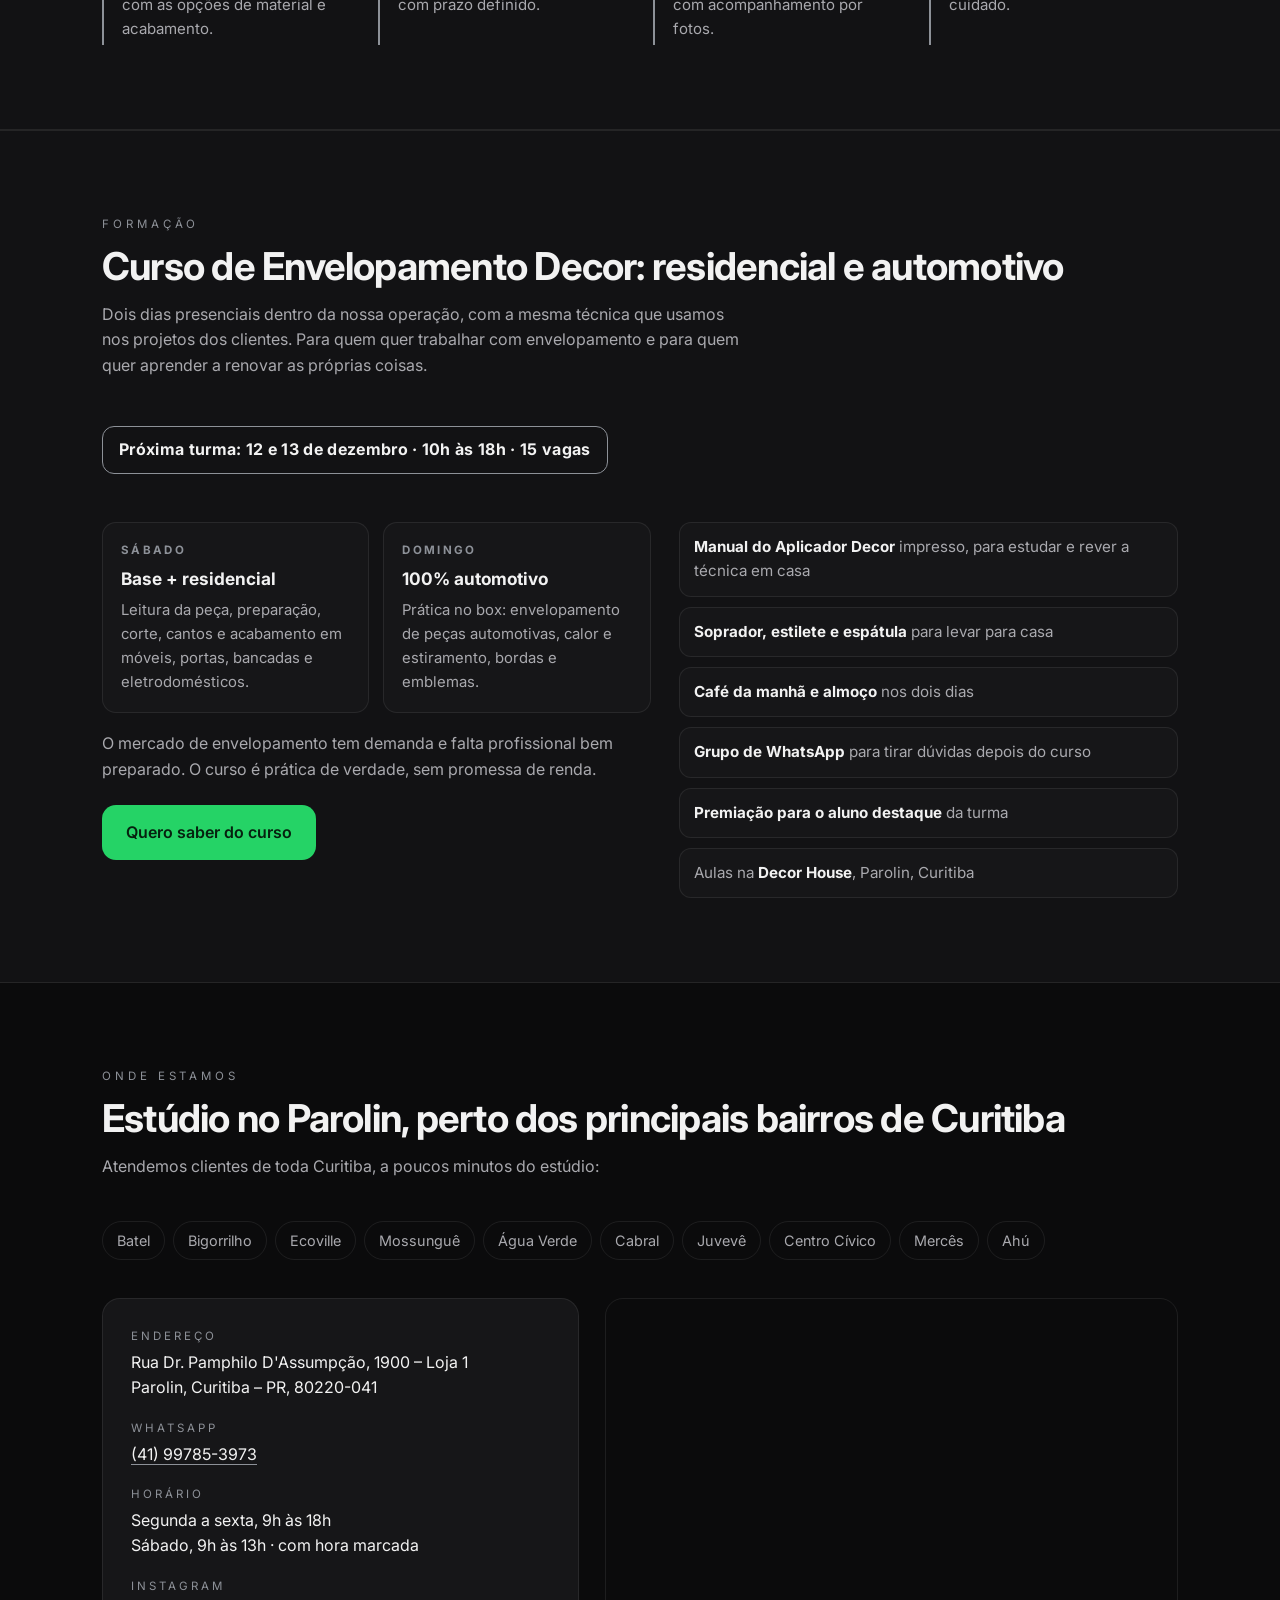
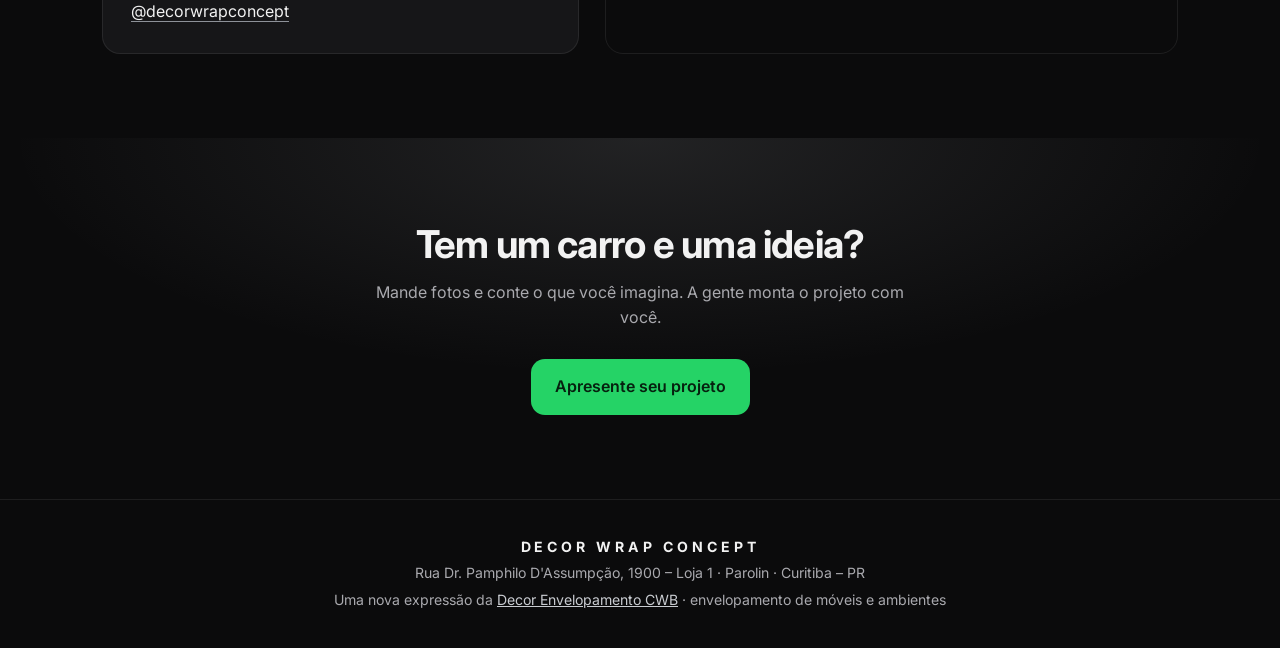
==== commit 0ed2ffea: "Wrap: conversao WhatsApp Wrap da conta Google Ads 831-818-8205" ====
--- a/wrap/index.html
+++ b/wrap/index.html
@@ -38,6 +38,21 @@
       });
       return true;
     }
+  </script>
+
+  <!-- Google Ads conta 831-818-8205: conversoes separadas WhatsApp Decor e WhatsApp Wrap (pelo numero do link) -->
+  <script>
+    gtag('config', 'AW-18238935209');
+    document.addEventListener('click', function (e) {
+      var link = e.target.closest ? e.target.closest('a[href]') : null;
+      if (!link || typeof gtag !== 'function') return;
+      var numeros = link.href.replace(/\D/g, '');
+      var sendTo = null;
+      if (/419?96677587/.test(numeros)) sendTo = 'AW-18238935209/FAjuCNOc178dEKmhgPlD'; // WhatsApp Decor
+      else if (/419?97853973/.test(numeros)) sendTo = 'AW-18238935209/awLLCNac178dEKmhgPlD'; // WhatsApp Wrap
+      if (!sendTo) return;
+      gtag('event', 'conversion', { 'send_to': sendTo, 'value': 1.0, 'currency': 'BRL', 'transport_type': 'beacon' });
+    }, true);
   </script>
 
   <script type="application/ld+json">
